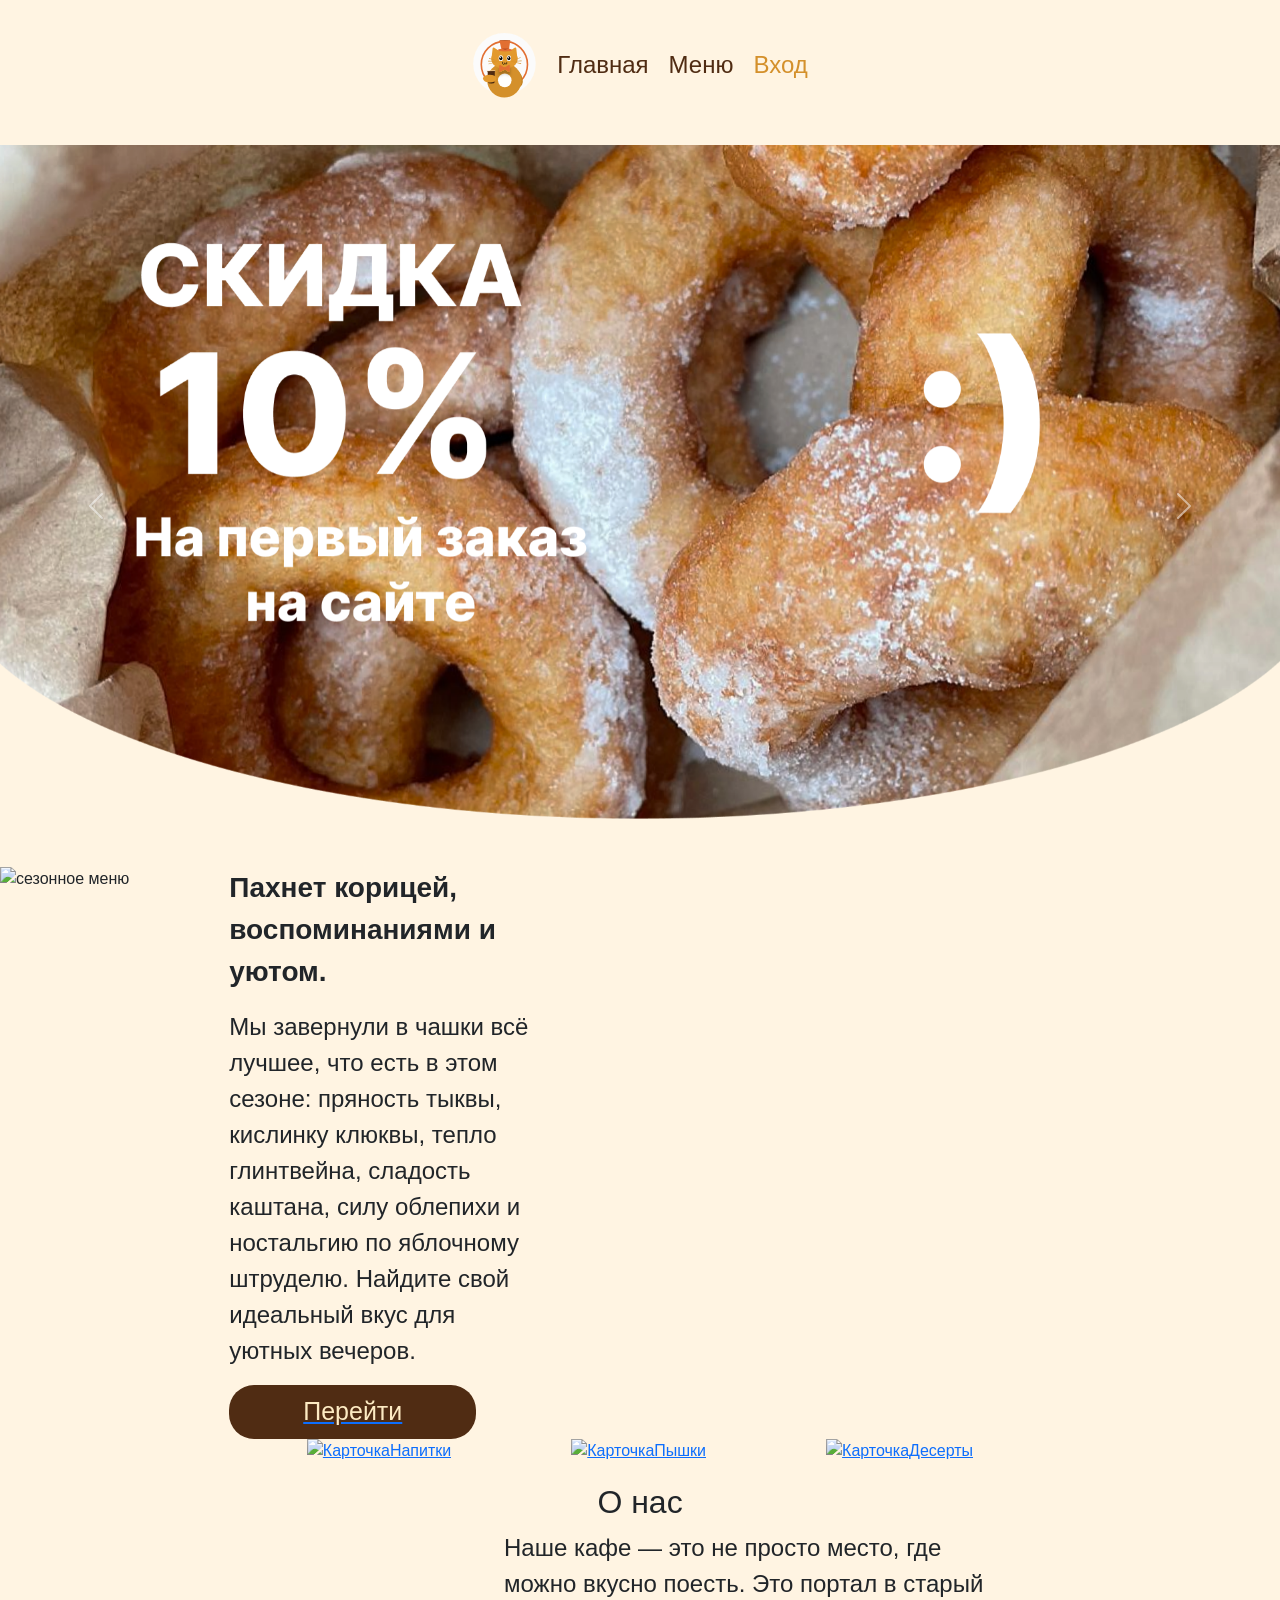
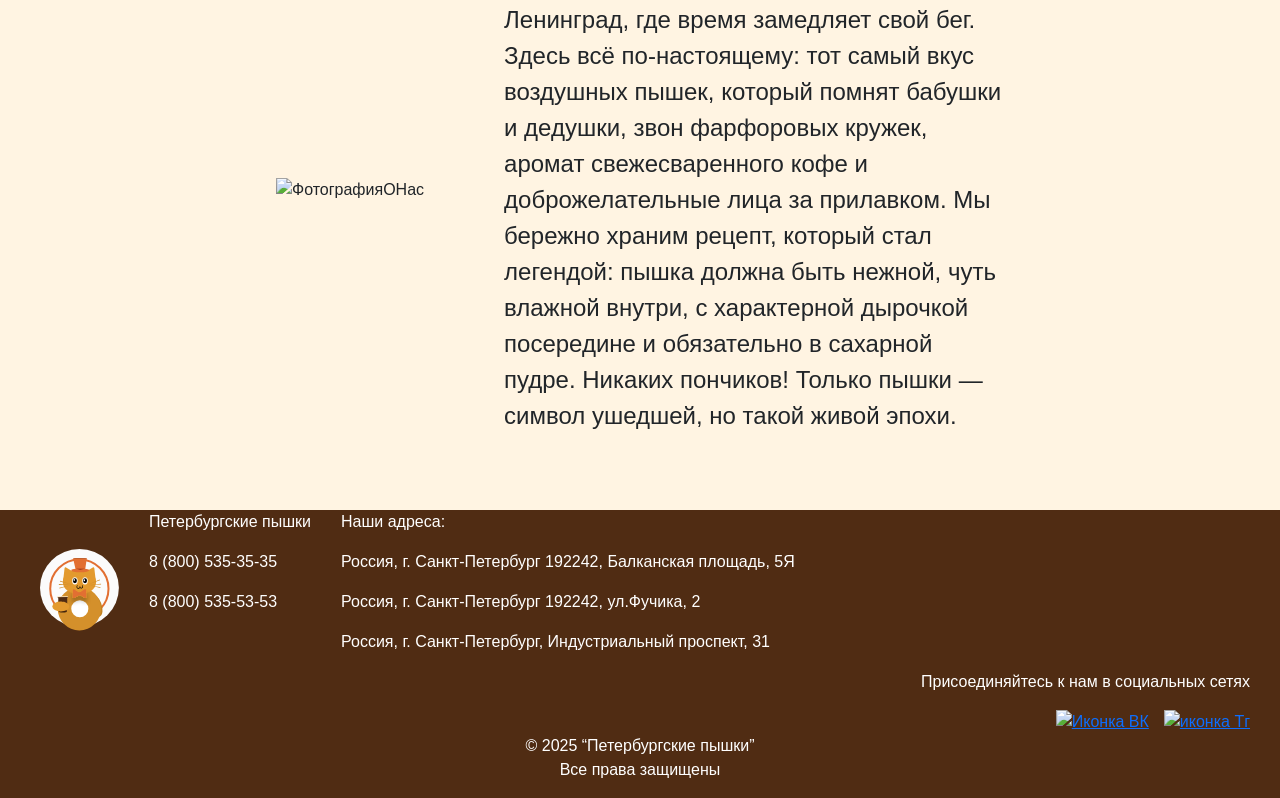
==== index.html @ 39a7d9be "1" ====
<!DOCTYPE html>
<html lang="en">

<head>
  <meta charset="UTF-8" />
  <meta name="viewport" content="width=device-width, initial-scale=1.0" />
  <title>Document</title>
  <link href="https://cdn.jsdelivr.net/npm/bootstrap@5.3.8/dist/css/bootstrap.min.css" rel="stylesheet"
    integrity="sha384-sRIl4kxILFvY47J16cr9ZwB07vP4J8+LH7qKQnuqkuIAvNWLzeN8tE5YBujZqJLB" crossorigin="anonymous">
  <link rel="stylesheet" href="web/css/style.css" />
</head>

<body>
  <header>
    <nav class="nav-main">
      <div class="nav-wrapper">

        <div class="nav-center">
          <ul class="nav-links">
            <li><img class="logotype" src="web/img/1.svg" alt="логотип" /></li>
            <li><a href="index.html" class="nav_link">Главная</a></li>
            <li><a href="menu.html" class="nav_link">Меню</a></li>
            <li><a href="auth.html" class="nav_link_active">Вход</a></li>
          </ul>
        </div>

        <button class="nav-toggle" aria-label="Открыть меню">
          <span class="hamburger"></span>
        </button>
      </div>
      </div>
    </nav>
  </header>
  <main>

    <div id="carouselExampleControls" class="carousel slide" data-bs-ride="carousel">
      <div class="carousel-inner">
        <div class="carousel-item active">
          <img src="/web/img/banner_one_img.png" class="d-block w-100" alt="...">
        </div>
        <div class="carousel-item">
          <img src="/web/img/banner_two_img.png" class="d-block w-100" alt="...">
        </div>

      </div>
      <button class="carousel-control-prev" type="button" data-bs-target="#carouselExampleControls"
        data-bs-slide="prev">
        <span class="carousel-control-prev-icon" aria-hidden="true"></span>
        <span class="visually-hidden">Предыдущий</span>
      </button>
      <button class="carousel-control-next" type="button" data-bs-target="#carouselExampleControls"
        data-bs-slide="next">
        <span class="carousel-control-next-icon" aria-hidden="true"></span>
        <span class="visually-hidden">Следующий</span>
      </button>
    </div>

    <div class="SpecialMenu">
      <div>
        <img src="Web/img/3.png" alt="сезонное меню" class="specialMenuImage" />
      </div>
      <div class="textSpecialMenu-container">
        <p class="textSpecialMenu1">
          Пахнет корицей,<br> воспоминаниями и уютом.
        </p>
        <p class="textSpecialMenu2">
          Мы завернули в чашки всё лучшее, что есть в этом сезоне: пряность
          тыквы, кислинку клюквы, тепло глинтвейна, сладость каштана, силу
          облепихи и ностальгию по яблочному штруделю. Найдите свой идеальный
          вкус для уютных вечеров.
        </p>
        <div class="inpSpMen">
          <a href="menu.html"><button class="specialMenuGet">Перейти</button></a>
        </div>
      </div>
    </div>

    <div>
      <div class="glavCartDrinks">
        <a href="menu.html"><img src="Web/img/4.svg" alt="КарточкаНапитки" class="drinksCart" /></a>
        <a href="menu.html"><img src="Web/img/5.svg" alt="КарточкаПышки" class="PushkaCart" /></a>
        <a href="menu.html"><img src="Web/img/6.svg" alt="КарточкаДесерты" class="DessertCart" /></a>
      </div>
    </div>

    <div class="aboutUs-container">
      <div class="headingAboutUs">
        <h2>О нас</h2>
      </div>

      <div class="internalAboutUs">
        <div class="meow-aboutUs">
          <img src="Web/img/7.svg" alt="ФотографияОНас" class="PhotoAboutUs" />
          <p class="textAboutUs">
            Наше кафе — это не просто место, где можно вкусно поесть. Это
            портал в старый Ленинград, где время замедляет свой бег. Здесь всё
            по-настоящему: тот самый вкус воздушных пышек, который помнят
            бабушки и дедушки, звон фарфоровых кружек, аромат свежесваренного
            кофе и доброжелательные лица за прилавком. Мы бережно храним
            рецепт, который стал легендой: пышка должна быть нежной, чуть
            влажной внутри, с характерной дырочкой посередине и обязательно в
            сахарной пудре. Никаких пончиков! Только пышки — символ ушедшей,
            но такой живой эпохи.
          </p>
        </div>
      </div>
    </div>
  </main>

  <footer>
    <div>
      <div class="footer_info">
        <div class="info_address">
          <img src="web/img/1.svg" alt="логотип" class="logoFooter" />
          <div class="namTel">
            <p class="nameOrg">Петербургские пышки</p>
            <p class="telNumber1">8 (800) 535-35-35</p>
            <p class="telNumber2">8 (800) 535-53-53</p>
          </div>
          <div class="addressMain">
            <p class="address">Наши адреса:</p>
            <p class="address1">
              Россия, г. Санкт-Петербург 192242, Балканская площадь, 5Я
            </p>
            <p class="address2">
              Россия, г. Санкт-Петербург 192242, ул.Фучика, 2
            </p>
            <p class="address3">
              Россия, г. Санкт-Петербург, Индустриальный проспект, 31
            </p>
          </div>
        </div>

        <div class="info_social_network">
          <p class="text_social_network">
            Присоединяйтесь к нам в социальных сетях
          </p>
        </div>
        <div class="icons">
          <a href="https://vk.com/"><img src="Web/img/vk.svg" alt="Иконка ВК" class="PhotoVK" /></a>
          <a href="https://web.telegram.org/a/"><img src="Web/img/tg.svg" alt="иконка Тг" class="PhotoTg" /></a>
        </div>
      </div>

      <div class="copyr_rights">
        <p class="copyra">© 2025 “Петербургские пышки”</p>
        <p class="rights_reserved">Все права защищены</p>
      </div>
    </div>
  </footer>
  <script src="https://cdn.jsdelivr.net/npm/bootstrap@5.3.8/dist/js/bootstrap.bundle.min.js"
    integrity="sha384-FKyoEForCGlyvwx9Hj09JcYn3nv7wiPVlz7YYwJrWVcXK/BmnVDxM+D2scQbITxI"
    crossorigin="anonymous"></script>
    <script src="web/js/java_script.js"></script>
</body>

</html>
---- web/css/style.css ----
@font-face {
    font-family: 'MyFont';
    src: url('/web/fonts/sf-pro-rounded.ttf') format("ttf");
}

body {
    background-color: #FFF4E2 !important;
    margin: 0 !important;
    font-family: 'MyFont', sans-serif !important;
}

header {
    background-color: #FFF4E2;
    position: relative;
    top: -10px;
    align-items: center;
}

.copyr_rights {
    display: flex;
    justify-content: center;
    flex-direction: column;
    align-items: center;
}

.info_social_network {
    display: flex;
    justify-content: right;
    padding-right: 30px;
}

.icons {
    display: flex;
    justify-content: right;
}

.photoBanner {
    display: flex;
    justify-content: center;
}

.glavCartDrinks {
    display: flex;
    flex-wrap: wrap;
    justify-content: center;
    margin-bottom: 20px;
}

.navMenu {
    display: flex;
    justify-content: center;
    align-items: center;
    flex-wrap: wrap;
    gap: 20px;
    padding-bottom: 15px;
    padding-top: 25px;
    background-color: #FFF4E2;
}

nav {
    display: flex;
    flex-grow: 1;
    justify-content: center;
    align-items: center;
    height: 86px;
    margin-top: 5px;

}

.nav_auth {
    display: flex;
    flex-grow: 1;
    justify-content: center;
    align-items: center;
    height: 86px;
    margin-top: 5px;
    margin-left: 137px;
}

.nav_link_active {
    color: #D4902B;
}

.center_header {
    display: flex;
    justify-content: center;
    align-items: center;
    flex-wrap: wrap;
    position: relative;
}

.right_header {
    display: flex;
    justify-content: end;
    align-items: center;
    gap: 20px;
    flex-wrap: wrap;

}


.copyra {
    margin: 0%;
}

.specialDrinkButton {
    color: #502c13;
    background-color: #ffff;
    border-radius: 25px;
    border: none;
    width: 234px;
    height: 46px;
    font-size: 20px;

    cursor: pointer;
}

.specialDrinkButton:hover {
    transition: background-color 0.3s;
    background-color: #502c13;
    color: #fdebc3;
    border: none;
}

.pushkiButton {
    color: #502c13;
    background-color: #ffff;
    border-radius: 25px;
    border: none;
    width: 169px;
    height: 46px;
    font-size: 20px;

    cursor: pointer;
}

.pushkiButton:hover {
    transition: background-color 0.3s;
    background-color: #502c13;
    color: #fdebc3;
    border: none;
}

.coffeButton {
    color: #502c13;
    background-color: #ffff;
    border-radius: 25px;
    border: none;
    width: 242px;
    height: 46px;
    font-size: 20px;

    cursor: pointer;
}

.coffeButton:hover {
    transition: background-color 0.3s;
    background-color: #502c13;
    color: #fdebc3;
    border: none;
}

.NO-coffeButton {
    color: #502c13;
    background-color: #ffff;
    border-radius: 25px;
    border: none;
    width: 150px;
    height: 46px;
    font-size: 20px;

    cursor: pointer;
}

.NO-coffeButton:hover {
    transition: background-color 0.3s;
    background-color: #502c13;
    color: #fdebc3;
    border: none;
}

.NiamButton {
    color: #502c13;
    background-color: #ffff;
    border-radius: 25px;
    border: none;
    width: 150px;
    height: 46px;
    font-size: 20px;

    cursor: pointer;
}

.NiamButton:hover {
    transition: background-color 0.3s;
    background-color: #502c13;
    color: #fdebc3;
    border: none;
}

.dessertsButton {
    color: #502c13;
    background-color: #ffff;
    border-radius: 25px;
    border: none;
    width: 169px;
    height: 46px;
    font-size: 20px;

    cursor: pointer;
}

.dessertsButton:hover {
    transition: background-color 0.3s;
    background-color: #502c13;
    color: #fdebc3;
    border: none;
}

.bakeryButton {
    color: #502c13;
    background-color: #ffff;
    border-radius: 25px;
    border: none;
    width: 165px;
    height: 46px;
    font-size: 20px;

    cursor: pointer;
}

.bakeryButton:hover {
    transition: background-color 0.3s;
    background-color: #502c13;
    color: #fdebc3;
    border: none;
}



.bakeryButton:active {
    background-color: #502c13;
    color: #fdebc3;
    border: none;
}






.SpecialMenu {
    display: flex;
    flex-wrap: wrap;
}

header {
    align-items: center;
    display: flex;
    justify-content: center;
    list-style: none;
    margin: 10px;
}

nav {
    display: flex;
    flex-direction: row;
    gap: 20px;
    font-size: 22px;
}

header>nav a {
    text-decoration: none;
    color: black;


}




.textBanner {
    position: absolute;
    font-weight: bold;
}

.textSpecialMenu-container {
    display: flex;
    flex-direction: column;
    justify-content: start;
    padding-left: 100px;
    width: 400px;

    /* align-items: center; */
}

.SpecialMenu-container {
    display: flex;
    align-items: center;
    justify-content: center;
    position: relative;
}

.textSpecialMenu1 {
    font-size: 28px;
    font-weight: bold;

}

.textSpecialMenu2 {
    font-size: 24px;
}


.specialMenuGet {
    background-color: #502c13;
    color: #fdebc3;
    border-radius: 25px;
    border: none;
    width: 247px;
    height: 54px;
    display: flex;
    justify-content: center;
    align-items: center;
    font-size: 25px;
    cursor: pointer;
    text-decoration: none;
}

.specialMenuGet:hover {
    transition: background-color 0.3s;
    background-color: #D4902B;
    color: #502c13;
    border: none;
}


.specialMenuGet:active {
    transition: background-color 0.3s;
    background-color: #D4902B;
    color: #502c13;
    border: none;
}



.drinksCart {
    width: 400px;
}

.drinksCart:nth-child(1):hover {
    transform: scale(1.1)
}

.PushkaCart {
    width: 400px;
}


.PushkaCart:nth-child(1):hover {
    transform: scale(1.1)
}

.DessertCart {
    width: 425px;
}


.DessertCart:nth-child(1):hover {
    transform: scale(1.1)
}


footer {
    padding: 0px;
    width: 100%;
    background-color: #502c13;
    color: #ffff;
}

.glavCartDrinks {
    display: flex;
    justify-content: center;
    gap: 120px;
}


.textAboutUs {
    font-size: 24px;
    width: 500px;

}

.headingAboutUs {
    display: flex;
    justify-content: center;
    font-size: 30px;
}

.internalAboutUs {
    display: flex;
    justify-content: center;
    gap: 20px;
    flex-direction: row;
    align-items: center;
}

.meow-aboutUs {
    display: flex;
    justify-content: center;
    align-items: center;
    flex-wrap: wrap;
    gap: 80px;
    padding-bottom: 60px;
}





/* ========== АДАПТИВ ДЛЯ НОУТБУКА (1200px - 992px) ========== */
@media (max-width: 1200px) and (min-width: 993px) {
    .SpecialMenu {
        gap: 30px;
        padding: 50px 30px;
    }
    
    .textSpecialMenu-container {
        padding-left: 80px;
        width: 350px;
    }
    
    .textSpecialMenu1 {
        font-size: 26px;
    }
    
    .textSpecialMenu2 {
        font-size: 22px;
    }
    
    .drinksCart,
    .PushkaCart {
        width: 350px;
    }
    
    .DessertCart {
        width: 370px;
    }
    
    .glavCartDrinks {
        gap: 80px;
        padding: 50px 30px;
    }
    
    .textAboutUs {
        font-size: 22px;
        width: 450px;
    }
    
    .meow-aboutUs {
        gap: 60px;
    }
}

/* ========== АДАПТИВ ДЛЯ ПЛАНШЕТА (992px - 768px) ========== */
@media (max-width: 992px) and (min-width: 769px) {
    .SpecialMenu {
        flex-direction: column;
        gap: 40px;
        padding: 40px 30px;
    }
    
    .textSpecialMenu-container {
        padding-left: 0;
        width: 100%;
        max-width: 600px;
        text-align: center;
        align-items: center;
    }
    
    .textSpecialMenu1 {
        font-size: 24px;
        text-align: center;
    }
    
    .textSpecialMenu2 {
        font-size: 20px;
        text-align: center;
    }
    
    .specialMenuGet {
        width: 220px;
        height: 50px;
        font-size: 22px;
    }
    
    .drinksCart,
    .PushkaCart {
        width: 280px;
    }
    
    .DessertCart {
        width: 300px;
    }
    
    .glavCartDrinks {
        gap: 50px;
        padding: 40px 20px;
        flex-wrap: wrap;
    }
    
    .textAboutUs {
        font-size: 20px;
        width: 400px;
        text-align: center;
    }
    
    .meow-aboutUs {
        gap: 40px;
        flex-direction: column;
        text-align: center;
    }
    
    .headingAboutUs {
        font-size: 28px;
        padding: 30px 0;
    }
    
   
}

/* ========== АДАПТИВ ДЛЯ МОБИЛЬНОЙ ВЕРТИКАЛЬНОЙ (до 768px) ========== */
@media (max-width: 768px) {
    .SpecialMenu {
        flex-direction: column;
        gap: 30px;
        padding: 30px 20px;
    }
    
    .specialMenuImage {
        width: 100%;
        max-width: 500px;
        height: auto;
    }
    
    .textSpecialMenu-container {
        padding-left: 0;
        width: 100%;
        text-align: center;
        align-items: center;
    }
    
    .textSpecialMenu1 {
        font-size: 22px;
        text-align: center;
        margin-bottom: 15px;
    }
    
    .textSpecialMenu2 {
        font-size: 18px;
        text-align: center;
        margin-bottom: 20px;
    }
    
    .specialMenuGet {
        width: 200px;
        height: 45px;
        font-size: 20px;
    }
    
    .drinksCart,
    .PushkaCart {
        width: 250px;
    }
    
    .DessertCart {
        width: 270px;
    }
    
    .glavCartDrinks {
        flex-direction: column;
        gap: 30px;
        padding: 30px 20px;
        align-items: center;
    }
    
    .textAboutUs {
        font-size: 18px;
        width: 100%;
        max-width: 500px;
        text-align: center;
        padding: 0 15px;
    }
    
    .meow-aboutUs {
        gap: 30px;
        flex-direction: column;
        text-align: center;
        padding-bottom: 40px;
    }
    
    .PhotoAboutUs {
        width: 90%;
        max-width: 400px;
    }
    
    .headingAboutUs {
        font-size: 26px;
        padding: 25px 0;
    }
    
   
}

/* ========== АДАПТИВ ДЛЯ МАЛЕНЬКИХ ТЕЛЕФОНОВ (до 480px) ========== */
@media (max-width: 480px) {
    .SpecialMenu {
        padding: 20px 15px;
        gap: 20px;
    }
    
    .textSpecialMenu1 {
        font-size: 20px;
    }
    
    .textSpecialMenu2 {
        font-size: 16px;
    }
    
    .specialMenuGet {
        width: 180px;
        height: 40px;
        font-size: 18px;
    }
    
    .drinksCart,
    .PushkaCart {
        width: 200px;
    }
    
    .DessertCart {
        width: 220px;
    }
    
    .glavCartDrinks {
        padding: 20px 15px;
        gap: 20px;
    }
    
    .textAboutUs {
        font-size: 16px;
        padding: 0 10px;
    }
    
    .headingAboutUs {
        font-size: 24px;
        padding: 20px 0;
    }
    
    .meow-aboutUs {
        gap: 20px;
        padding-bottom: 30px;
    }
    
   
}

/* ========== АДАПТИВ ДЛЯ ОЧЕНЬ МАЛЕНЬКИХ ТЕЛЕФОНОВ (до 360px) ========== */
@media (max-width: 360px) {
    .textSpecialMenu1 {
        font-size: 18px;
    }
    
    .textSpecialMenu2 {
        font-size: 15px;
    }
    
    .specialMenuGet {
        width: 160px;
        height: 38px;
        font-size: 16px;
    }
    
    .drinksCart,
    .PushkaCart {
        width: 170px;
    }
    
    .DessertCart {
        width: 190px;
    }
    
    .textAboutUs {
        font-size: 15px;
    }
    
    .headingAboutUs {
        font-size: 22px;
    }
}

/* Плавные переходы при наведении для всех устройств */
.drinksCart,
.PushkaCart,
.DessertCart {
    transition: transform 0.3s ease;
}

/* Убираем hover-эффекты на touch-устройствах */
@media (hover: none) and (pointer: coarse) {
    .drinksCart:hover,
    .PushkaCart:hover,
    .DessertCart:hover,
    .specialMenuGet:hover {
        transform: none;
        background-color: #502c13;
        color: #fdebc3;
    }
    
    .specialMenuGet:active {
        background-color: #D4902B;
        color: #502c13;
    }
}









.info_address {
    padding-left: 40px;
    display: flex;
    flex-direction: row;
    gap: 30px;

}

.icons {
    gap: 15px;
    padding-right: 30px;
}




.MenuSpecCard {
    /* display: grid;
    grid-template-columns: repeat(auto-fill, minmax(300px,1fr));
    max-width: 1446px;
    margin: 0 auto;
   padding: 0 auto; */


    display: grid;
    grid-template-columns: repeat(auto-fit, minmax(300px, 300px));
    max-width: 1446px;
    margin: 0 auto;
    padding: 0 auto;
    justify-content: center;
    gap: 80px;

}


.nameMenu {
    /* display: flex;
    margin-left: 250px;
    font-size: 36px;
    font-weight: lighter;
    position: relative;
    justify-content: start; */

    display: flex;
    margin: 0 auto;
    max-width: 1446px;

    padding: 10px;
    font-size: 36px;
    font-weight: lighter;
    position: relative;
    justify-content: start;
}

.CapychChestnut-Chock-card {
    width: 289px;
    height: 390px;
    background-color: #FDE8C3;
    border-radius: 50px;
    /* margin-left: 250px; */
    margin-bottom: 10px;
}

.CapychPrPumpking-card {
    width: 289px;
    height: 390px;
    background-color: #FDE8C3;
    border-radius: 50px;
    margin-bottom: 10px;

}

.CapChestChCaImg {
    display: flex;
    width: 215px;
    height: 250px;
    margin-left: 35px;
    margin-bottom: 10px;
    align-items: center;
    justify-content: center;
}

.CCCC-card-name {
    display: flex;
    justify-content: center;
    margin-left: 30.5px;
    font-size: 16px;
    font-weight: lighter;
    position: relative;
    border-style: solid;
    border-top: none;
    border-right: none;
    border-left: none;
    border-width: 1px;
    width: 228px;

}

.size-m {
    display: flex;
    border-radius: 100px;
    width: 34px;
    height: 34px;
    justify-content: center;
    align-items: top;
    margin-left: 25px;
    margin-top: 15px;
    border: none;
    background-color: #ffff;
    color: #502c13;
    font-size: 20px;

}

.size-m:hover {
    transition: background-color 0.3s;
    background-color: #502c13;
    color: #FDE8C3;
    border: none;
    cursor: pointer;

}


.PhotoVK {
    cursor: pointer;
}

.PhotoTg {
    cursor: pointer;
}

.price-cccc {
    display: flex;
    position: relative;
    left: 210px;
    bottom: 50px;
    font-size: 20px;
    font-weight: 400;
    width: 82px;
}

.inputCCCC {
    display: flex;
    justify-content: center;
    position: relative;
    bottom: 45px;
}

.backetBut {
    border-radius: 20px;
    width: 150px;
    height: 35px;
    border: none;
    background-color: #ffff;
    color: #502c13;
    font-size: 16px;
    font-weight: lighter;
    margin-top: 5px;
}

.backetBut:hover {
    transition: background-color 0.3s;
    border: none;
    background-color: #502c13;
    color: #FDE8C3;
    cursor: pointer;

}

.CapPrPumpkImg {
    display: flex;
    width: 120px;
    height: 250px;
    margin-left: 80px;
    margin-bottom: 10px;
    align-items: center;
    justify-content: center;


}

.latteCl-van-card {
    width: 289px;
    height: 390px;
    background-color: #FDE8C3;
    border-radius: 50px;

    margin-bottom: 10px;
}

.latteClVanImg {
    display: flex;
    width: 120px;
    height: 250px;
    margin-left: 80px;
    margin-bottom: 10px;
    align-items: center;
    justify-content: center;


}

.TeaObImb-Img {
    display: flex;
    width: 120px;
    height: 250px;
    margin-left: 85px;
    margin-bottom: 10px;
    align-items: center;
    justify-content: center;

}

.TeaObImb-card {
    width: 289px;
    height: 390px;
    background-color: #FDE8C3;
    border-radius: 50px;

    margin-bottom: 10px;
}


.PushkaPCard {
    width: 289px;
    height: 390px;
    background-color: #FDE8C3;
    border-radius: 50px;

    margin-bottom: 10px;
}

.PushkaPImg {
    display: flex;
    width: 180px;
    height: 166px;
    position: relative;
    left: 54.5px;
    top: 80px;
    margin-bottom: 10px;
    align-items: center;
    justify-content: center;

}

.price-food {
    display: flex;
    position: relative;
    left: 210px;
    bottom: 50px;
    font-size: 20px;
    font-weight: 400;
    width: 82px;
    top: 1px;
}

.Food-card-name {
    display: flex;
    justify-content: center;
    margin-left: 25px;
    font-size: 16px;
    font-weight: lighter;
    position: relative;
    border-style: solid;
    border-top: none;
    border-right: none;
    border-left: none;
    border-width: 1px;
    width: 228px;

}

.Push-card-info {
    position: relative;
    top: 85px;



}

.inputPushk {

    display: flex;
    justify-content: center;
    position: relative;
    bottom: 15px;
}

.PushkaPImgNo {
    display: flex;
    width: 220px;
    height: 166px;
    position: relative;
    left: 34.5px;
    top: 80px;
    margin-bottom: 10px;
    align-items: center;
    justify-content: center;

}

.size-s {
    display: flex;
    border-radius: 100px;
    width: 34px;
    height: 34px;
    justify-content: center;
    align-items: top;
    margin-left: 25px;
    margin-top: 15px;
    border: none;
    background-color: #ffff;
    color: #502c13;
    font-size: 20px;


}

.size-s:hover {
    transition: background-color 0.3s;
    background-color: #502c13;
    color: #FDE8C3;
    border: none;
    cursor: pointer;

}


.size-sm {
    display: flex;
    border-radius: 100px;
    width: 34px;
    height: 34px;
    justify-content: center;
    align-items: top;
    margin-left: 5px;
    margin-top: 15px;
    border: none;
    background-color: #ffff;
    color: #502c13;
    font-size: 20px;


}

.size-sm:hover {
    transition: background-color 0.3s;
    background-color: #502c13;
    color: #FDE8C3;
    border: none;
    cursor: pointer;

}

.cnopcSize {
    display: flex;
    height: 34px;
    flex-direction: row;
    position: relative;
    bottom: 15px;

}

.EspressoImg {
    display: flex;
    width: 110px;
    height: 250px;
    margin-left: 89.5px;
    margin-bottom: 10px;
    align-items: center;
    justify-content: center;
}

.americanoImg {
    display: flex;
    width: 130px;
    height: 250px;
    margin-left: 79.5px;
    margin-bottom: 10px;
    align-items: center;
    justify-content: center;
}

.CapuchImg {
    display: flex;
    width: 140px;
    height: 250px;
    margin-left: 74.5px;
    margin-bottom: 10px;
    align-items: center;
    justify-content: center;
}

.rafImg {
    display: flex;
    width: 125px;
    height: 250px;
    margin-left: 82px;
    margin-bottom: 10px;
    align-items: center;
    justify-content: center;

}

.FlatImg {
    display: flex;
    width: 140px;
    height: 250px;
    margin-left: 74.5px;
    margin-bottom: 10px;
    align-items: center;
    justify-content: center;


}

.LatteImg {
    display: flex;
    width: 126px;
    height: 250px;
    margin-left: 82.5px;
    margin-bottom: 10px;
    align-items: center;
    justify-content: center;

}



.body_auth {
    background-image: url("../img/fonAuth.svg");
    margin: 0;
}






.help {
    display: flex;
    justify-content: center;

    margin-top: 137.5px;
    margin-bottom: 219.5px;
    flex-wrap: wrap;
}

.card_auth {
    position: relative;
    width: 459px;
    height: 585px;
    background-color: #ffff;
    border-color: #CF8D2B;
    border-style: solid;
    border-radius: 40px;


}


.txt_name_auth {
    display: flex;
    justify-content: center;
    margin-top: 25px;
}


.name_authReg {
    font-size: 40px;
    font-weight: bolder;
}

.input_login {
    width: 310px;
    height: 51px;
    border-style: solid;
    border-width: 1.5px;
    border-radius: 25px;
    border-color: #D4902B;
    margin-top: 6px;
    font-size: 20px;
    box-sizing: border-box;
    padding-left: 15px;
}

.field_login {
    display: flex;
    justify-content: center;
    position: relative;
    top: 20px;
}





.input_password {
    width: 310px;
    height: 51px;
    border-style: solid;
    border-width: 1.5px;
    border-radius: 25px;
    border-color: #D4902B;
    margin-top: 6px;
    font-size: 20px;
    position: relative;
    box-sizing: border-box;
    padding-left: 15px;
    box-shadow: none !important;

}

.name_field {
    font-size: 20px;
    font-weight: 500;
}


.password_control {
    position: absolute;
    top: 11px;
    width: 42px;
    height: 42px;
    right: 5px;
    display: inline-block;

    background: url(/web/img/hide-pushka.svg) 0 0 no-repeat;
}

.password_main {
    position: relative;
}

.enter_checkbox {
    position: relative;
}

.checkbox_re {
    position: relative;
    top: 40px;
    left: 65px;
    font-size: 17px;
}

.forgotPa {
    position: relative;
    top: 20px;
    display: flex;
    justify-content: right;
    /* right: 80px; */
    left: 250px;
    font-size: 17px;
    color: #898989;
    width: 132px;
    height: auto;
}

.enter_but {
    position: relative;
    display: flex;
    justify-content: center;
    top: 80px;

}

.enter_button {
    width: 179px;
    height: 56px;
    border-radius: 15px;
    border: none;
    font-size: 30px;
    color: #ffff;
    font-weight: lighter;
    background-image: linear-gradient(to right, #FDDD85, #D4902B);
    cursor: pointer;

}

.enter_button:hover {
    background-image: linear-gradient(to right, #f7c849, #ce7d04);
}

.of_register {
    position: relative;
    display: flex;
    justify-content: center;
    top: 85px;
    font-size: 18px;

}

.field_RegAuth {
    display: flex;
    justify-content: center;
    position: relative;
    top: 20px;

}

@media (max-height: 48px) {
        
        
        .card_auth {
           width: 320px;
        height: 480px;
        border-width: 1.5px;
        }
    }


    
.card_register {
    position: relative;
    width: 479px;
    height: 688px;
    background-color: #ffff;
    border-color: #CF8D2B;
    border-style: solid;
    border-radius: 40px;

}


.reg_button {
    width: 239px;
    height: 56px;
    border-radius: 15px;
    border: none;
    font-size: 30px;
    color: #ffff;
    font-weight: lighter;
    background-image: linear-gradient(to right, #FDDD85, #D4902B);
    cursor: pointer;
}

.reg_button:hover {
    background-image: linear-gradient(to right, #f7c849, #ce7d04);
}

.register_button {
    position: relative;
    display: flex;
    justify-content: center;
    top: 60px;

}

.of_registerS {
    position: relative;
    display: flex;
    justify-content: center;
    top: 65px;
    font-size: 18px;

}

.checkbox_register {
    position: relative;
    top: 30px;
    left: 75px;
    font-size: 17px;
}


.checbox-forgotPassword {
    height: 20px;
}

.go_reg {
    margin-left: 7px;
}

html {
    scroll-behavior: smooth;
}

.input_login.valid {
    background-color: green;
    border: 2px solid #4CAF50;
}

.input_login.invalid {
    background-color: red;
    border: 2px solid #4CAF50;
}

.error-message {
    color: #F44336;
    font-size: 14px;
    margin-top: 5px;
    min-height: 14px;
}

.output {
    background-color: #502c13;
    color: #fdebc3;
    border-radius: 30px;
    border: none;
    width: 216px !important;
    height: 45px;
    display: flex;
    justify-content: center;
    align-items: center;
    font-size: 20px;
    cursor: pointer;

}

.output:hover {
    transition: background-color 0.3s;
    background-color: #D4902B;
    color: #502c13;
    border: none;
}


@media (max-height: 48px) {
        
        
        .card_register {
           width: 320px;
        height: 480px;
        border-width: 1.5px;
        }
    }




.container {
    max-width: 1300px;
    margin: 0 auto;
}

.bottom_output {
    position: relative;
    width: 203px;
    height: 34px;
    display: flex;

}


.cards-layout {
    display: flex;
    gap: 30px;
    flex-wrap: wrap;
}


.card-left {
    width: 505px;
    height: 770px;
    background: #FDE8C3;
    border-radius: 30px;



    margin-bottom: 40px;
    font-size: 18px;
    flex-wrap: wrap;
}


.right-column {
    display: flex;
    flex-direction: column;
    gap: 30px;
    flex-wrap: wrap;
}


.card-right {
    width: 714px;
    height: 370px;
    background-image: linear-gradient(to right, #FDE8C3, #D4902B);
    border-radius: 30px;
    display: flex;


    font-size: 18px;
    flex-wrap: wrap;
}

.card-right_two {
    width: 714px;
    height: 370px;
    background-image: linear-gradient(to right, #FDE8C3, #D4902B);
    border-radius: 30px;
    flex-wrap: wrap;
}




.card-left,
.card-right {
    position: relative;
}



.bottom_output {
    position: relative;
    bottom: 30px;
    left: 151px;
    right: 0;
    display: flex;
    justify-content: center;
    top: 20px;

}

.avatar {
    width: 320px;
    height: 232px;
    display: flex;
    justify-content: center;

}


.pushka_avatar {
    position: relative;
    top: 30px;

}

.palka_razdel {
    display: flex;
    justify-content: center;
    position: relative;
    right: 30px;
    top: 60px;

}

/* */

.info_login_user {
    font-size: 24px;
    font-weight: 400;
    position: relative;
    left: 50px;
    margin-bottom: 6px;
}

.info_name_user {
    font-size: 17px;
    position: relative;
    left: 50px;

}

.info_nomber_user {
    font-size: 17px;
    position: relative;
    left: 80px;
}

.info_discount_user {
    font-size: 17px;
    position: relative;
    left: 50px;
    margin-top: 6px;
}

.info_order_user {
    width: 428px;
    position: relative;
    left: 50px;
}

.order_user {
    font-size: 32px;
    font-weight: lighter;
}

.number_of_orders {
    font-size: 32px;
    font-weight: lighter;
    position: relative;
    padding-left: 150px;


}

.amount_of_ransom {
    position: relative;
    top: 20px;
    font-size: 32px;
    font-weight: lighter;
}

.amount_of_money {
    font-size: 32px;
    font-weight: lighter;
    position: relative;
    padding-left: 50px;
    top: 20px;
}

.info_loalty {
    padding-top: 60px;
    position: relative;
    left: 50px;
    font-size: 14px;
    width: 400px;
}


.two_card_info {
    position: relative;
    left: 30px;
    top: 10px;
}

.three_card_info {
    position: relative;
    left: 30px;
    top: 10px;

}

.activity_order {
    font-size: 24px;
    font-weight: lighter;
    color: #502C13;
    margin-bottom: 10px;
    position: relative;
    top: 6px;
    left: 7px;
}

.activity_razdelit {
    position: relative;
    bottom: 10px;

}


.closed_order {
    font-size: 24px;
    font-weight: lighter;
    color: #502C13;
    position: relative;
    top: 6px;
    left: 7px;
}


.activity_razdelit_two {
    position: relative;
    bottom: 20px;

}

.order_03 {
    width: 666px;
    height: 121px;
    background-color: rgba(255, 255, 255, 0.7);
    border-radius: 20px;
    display: flex;
    flex-direction: row;
    cursor: pointer;
}





.order_02 {
    width: 666px;
    height: 121px;
    background-color: rgba(255, 255, 255, 0.7);
    border-radius: 20px;
    display: flex;
    flex-direction: row;
    cursor: pointer;
}

.order_01 {
    width: 666px;
    height: 121px;
    background-color: rgba(255, 255, 255, 0.7);
    border-radius: 20px;
    margin-bottom: 10px;
    display: flex;
    flex-direction: row;
    cursor: pointer;
}

.position_order_03 {
    display: flex;
    position: relative;
    top: 13.5px;
    gap: 10px;
    padding-left: 10px;
    width: 86;
    height: 94px;
}



.order_03:nth-child(1):hover {
    transform: scale(1.02)
}

.order_02:nth-child(2):hover {
    transform: scale(1.02);
}

.order_01:nth-child(1):hover {
    transform: scale(1.02);
}

.text_order_numberOr {
    display: flex;
    justify-content: end;
    position: relative;
    left: 290px;
    font-size: 16px;
    font-weight: lighter;
    margin-bottom: 1px;
}

.text_order_dateOr {
    display: flex;
    justify-content: end;
    position: relative;
    left: 290px;
    font-size: 11px;
    color: #898989;
    margin-top: 1px;
}

.text_order_priceOr {
    display: flex;
    justify-content: end;
    position: relative;
    left: 290px;
    font-size: 18px;
    top: 28px;
    font-weight: lighter;

}

.text_order_numberOr2 {
    display: flex;
    justify-content: end;
    position: relative;
    left: 380px;
    font-size: 16px;
    font-weight: lighter;
    margin-bottom: 1px;
}

.text_order_dateOr2 {
    display: flex;
    justify-content: end;
    position: relative;
    left: 380px;
    font-size: 11px;
    color: #898989;
    margin-top: 1px;
}

.text_order_priceOr2 {
    display: flex;
    justify-content: end;
    position: relative;
    left: 380px;
    font-size: 18px;
    top: 28px;
    font-weight: lighter;

}

.name_basket {
    width: 1920px;
    height: 92px;
    background-color: #FDE8C3;
    display: flex;
    align-items: center;

}

.basket_n {
    font-size: 36px;
    font-weight: 600px;
    display: flex;
    padding-left: 110px;
}


/* .basket_card{
    width: 820px;
    height: 513px;
    background-color: rgba(255, 255, 255, 0.5);
} */

.container2 {

    display: flex;
    gap: 30px;
    justify-content: center;
    margin-top: 70px;
}


.card-left2 {
    width: 820px;
    height: 513px;
    background-color: white;
    border-radius: 15px;

}


.card-right2 {
    width: 358px;
    height: 461px;
    background-color: white;
    border-radius: 15px;

}

.button-container {
    width: 100%;
    display: flex;
    justify-content: right;
    padding-right: 90px;
    position: relative;
    bottom: 20px;
    padding-bottom: 120px;

}

.main-button {
    width: 200px;
    height: 50px;
    background-color: #502C13;
    background: #502C13;
    border-radius: 25px;
    border-bottom: #502C13;
    border: #502c13;
    color: #966e17;
    font-size: 24px;
    font-weight: lighter;
    border: none;
    border-radius: 30px;
    font-size: 16px;
    cursor: pointer;
}

.main-button:hover {
    transition: background-color 0.3s;
    background-color: #D4902B;
    color: #502C13;
    border: none;
    cursor: pointer;
}






      
      /* Шапка */
     
      /* Основное содержимое */
      /* main {
        flex: 1;
        padding: 30px 0 60px;
        max-width: 1200px;
        margin: 0 auto;
        width: 100%;
      } */
      
      .name_basket {
        text-align: center;
        margin-bottom: 40px;
      }
      
      .basket_n {
        font-size: 36px;
        font-weight: 700;
        color: var(--dark-color);
        position: relative;
        display: inline-block;
      }
      
      .basket_n:after {
        content: '';
        position: absolute;
        width: 100%;
        height: 4px;
        background-color: var(--secondary-color);
        bottom: -10px;
        left: 0;
        border-radius: 2px;
      }
      
      /* Контейнер корзины */
      .basket-container {
        display: flex;
        flex-wrap: wrap;
        gap: 30px;
        margin-bottom: 40px;
      }
      
      .basket-items {
        flex: 1;
        min-width: 300px;
      }
      
      .order-summary {
        width: 100%;
        max-width: 400px;
        background-color: white;
        border-radius: 15px;
        padding: 25px;
        box-shadow: 0 5px 15px rgba(0, 0, 0, 0.08);
      }
      
      .cart-item {
        background-color: white;
        border-radius: 15px;
        padding: 20px;
        margin-bottom: 20px;
        box-shadow: 0 3px 10px rgba(0, 0, 0, 0.05);
        display: flex;
        flex-wrap: wrap;
        align-items: center;
      }
      
      .item-image {
        width: 100px;
        height: 100px;
        border-radius: 10px;
        object-fit: cover;
        margin-right: 20px;
      }
      
      .item-details {
        flex: 1;
        min-width: 200px;
      }
      
      .item-title {
        font-weight: 600;
        font-size: 20px;
        margin-bottom: 5px;
        color: var(--dark-color);
      }
      
      .item-description {
        color: #666;
        margin-bottom: 8px;
        font-size: 14px;
      }
      
      .item-size {
        display: inline-block;
        background-color: var(--light-color);
        padding: 3px 10px;
        border-radius: 20px;
        font-size: 14px;
        color: var(--dark-color);
        margin-bottom: 10px;
      }
      
      .item-controls {
        display: flex;
        align-items: center;
        justify-content: space-between;
        margin-top: 10px;
      }
      
      .quantity-control {
        display: flex;
        align-items: center;
        border: 1px solid #ddd;
        border-radius: 25px;
        overflow: hidden;
      }
      
      .quantity-btn {
        background-color: #f8f8f8;
        border: none;
        width: 40px;
        height: 40px;
        font-size: 18px;
        cursor: pointer;
        transition: background-color 0.2s;
      }
      
      .quantity-btn:hover {
        background-color: #eee;
      }
      
      .quantity-value {
        width: 50px;
        text-align: center;
        font-weight: 600;
      }
      
      .item-price {
        font-weight: 700;
        font-size: 22px;
        color: var(--primary-color);
      }
      
      .item-remove {
        background: none;
        border: none;
        color: #999;
        cursor: pointer;
        font-size: 14px;
        transition: color 0.2s;
      }
      
      .item-remove:hover {
        color: #ff5555;
      }
      
      /* Секция итогов */
      .summary-title {
        font-size: 24px;
        font-weight: 700;
        color: var(--dark-color);
        margin-bottom: 25px;
        text-align: center;
      }
      
      .summary-row {
        display: flex;
        justify-content: space-between;
        margin-bottom: 15px;
        padding-bottom: 10px;
        border-bottom: 1px dashed #eee;
      }
      
      .summary-total {
        font-size: 26px;
        font-weight: 800;
        color: var(--primary-color);
        margin-top: 10px;
        padding-top: 15px;
        border-top: 2px solid var(--accent-color);
      }
      
      .delivery-section, .payment-section {
        margin-top: 25px;
      }
      
      .section-title {
        font-size: 18px;
        font-weight: 600;
        margin-bottom: 15px;
        color: var(--dark-color);
      }
      
      .delivery-option {
        display: flex;
        align-items: center;
        margin-bottom: 10px;
        padding: 10px 15px;
        border-radius: 10px;
        cursor: pointer;
        transition: background-color 0.2s;
      }
      
      .delivery-option:hover {
        background-color: #f9f9f9;
      }
      
      .delivery-option.active {
        background-color: var(--light-color);
        border: 1px solid var(--accent-color);
      }
      
      .delivery-icon {
        margin-right: 10px;
        color: var(--primary-color);
        font-size: 18px;
      }
      
      .address-input {
        width: 100%;
        padding: 12px 15px;
        border: 1px solid #ddd;
        border-radius: 10px;
        margin-top: 10px;
        font-size: 16px;
      }
      
      .payment-options {
        display: flex;
        flex-wrap: wrap;
        gap: 10px;
      }
      
      .payment-option {
        flex: 1;
        min-width: 120px;
        text-align: center;
        padding: 12px;
        border: 1px solid #ddd;
        border-radius: 10px;
        cursor: pointer;
        transition: all 0.2s;
      }
      
      .payment-option:hover {
        border-color: var(--accent-color);
      }
      
      .payment-option.active {
        border-color: var(--primary-color);
        background-color: var(--light-color);
      }
      
      .payment-icon {
        font-size: 24px;
        margin-bottom: 8px;
        color: var(--primary-color);
      }
      
     
      
      .main-button {
        background-color: var(--primary-color);
        color: #502C13;
        border: none;
        padding: 18px 60px;
        font-size: 20px;
        font-weight: 700;
        border-radius: 50px;
        cursor: pointer;
        transition: all 0.3s;
      
      }
      
      .main-button:hover {
        background-color: var(--dark-color);
        transform: translateY(-3px);
        
      }
      
      .main-button:active {
        transform: translateY(0);
      }
      
      /* Футер */
      
      
      /* Адаптивность */
      @media (max-width: 992px) {
        .basket-container {
          flex-direction: column;
        }
        
        .order-summary {
          max-width: 100%;
        }
        
        .info_address {
          flex-direction: column;
        }
        
        .logoFooter {
            margin-top: 45px;
          margin-bottom: 20px;
          width: 69px;
          height: 69px;
        }
        
        .namTel {
          margin-right: 0;
          margin-bottom: 25px;
        }
      }
      
      @media (max-width: 768px) {
        .navbar-custom {
          flex-wrap: wrap;
        }
        
        .nav_auth {
          order: 3;
          width: 100%;
          justify-content: center;
          margin-top: 15px;
        }
        
        .right_header {
          order: 2;
        }
        
        .cart-item {
          flex-direction: column;
          align-items: flex-start;
        }
        
        .item-image {
          margin-right: 0;
          margin-bottom: 15px;
        }
        
        .item-controls {
          width: 100%;
        }
        
        .copyr_rights {
          flex-direction: column;
          text-align: center;
          gap: 10px;
        }
      }
      
      @media (max-width: 576px) {
        .basket_n {
          font-size: 28px;
        }
        
        .item-title {
          font-size: 18px;
        }
        
        .main-button {
          width: 100%;
          padding: 16px 30px;
        }
        
        .payment-options {
          flex-direction: column;
        }
      }

















       .quantity-counter {
        display: flex;
        align-items: center;
        justify-content: center;
        gap: 8px;
        margin-top: 8px;
    }
    
    .counter-btn {
        width: 30px;
        height: 30px;
        border-radius: 50%;
        border: 2px solid #502C13;
        background-color: transparent;
        color: #502C13;
        font-size: 18px;
        font-weight: bold;
        display: flex;
        align-items: center;
        justify-content: center;
        cursor: pointer;
        transition: all 0.2s;
        padding: 0;
    }
    
    .counter-btn:hover {
        background-color: #FDE8C3;
        color: #CF8D2B;
    }
    
    .counter-value {
        font-size: 16px;
        font-weight: bold;
        min-width: 30px;
        text-align: center;
    }
    
    /* Стили для активного размера */
    .size-btn.active {
        background-color: #502c13;
        color: white;
        border-color: #dc3545;
    }
    
    .size-btn {
        cursor: pointer;
        transition: all 0.2s;
        background-color: transparent;
    }
    
    .size-btn:hover:not(.active) {
        background-color: #f8f9fa;
        border-color: #adb5bd;
    }
    
    /* Анимация для кнопки */
    @keyframes pulse {
        0% { transform: scale(1); }
        50% { transform: scale(1.05); }
        100% { transform: scale(1); }
    }
    
    .added-animation {
        animation: pulse 0.3s ease;
    }


/* ОСНОВНЫЕ СТИЛИ - остаются без изменений */
.MenuSpecCard {
    display: grid;
    grid-template-columns: repeat(auto-fit, minmax(300px, 300px));
    max-width: 1446px;
    margin: 0 auto;
    padding: 0 auto;
    justify-content: center;
    gap: 80px;
}

.nameMenu {
    display: flex;
    margin: 0 auto;
    max-width: 1446px;
    padding: 10px;
    font-size: 36px;
    font-weight: lighter;
    position: relative;
    justify-content: start;
}

.CapychChestnut-Chock-card,
.CapychPrPumpking-card,
.latteCl-van-card,
.TeaObImb-card,
.PushkaPCard {
    width: 289px;
    height: 390px;
    background-color: #FDE8C3;
    border-radius: 50px;
    margin-bottom: 10px;
}

.CapChestChCaImg {
    display: flex;
    width: 215px;
    height: 250px;
    margin-left: 35px;
    margin-bottom: 10px;
    align-items: center;
    justify-content: center;
}

.CCCC-card-name,
.Food-card-name {
    display: flex;
    justify-content: center;
    margin-left: 30.5px;
    font-size: 16px;
    font-weight: lighter;
    position: relative;
    border-style: solid;
    border-top: none;
    border-right: none;
    border-left: none;
    border-width: 1px;
    width: 228px;
}

.size-m,
.size-s,
.size-sm {
    display: flex;
    border-radius: 100px;
    width: 34px;
    height: 34px;
    justify-content: center;
    align-items: top;
    margin-left: 25px;
    margin-top: 15px;
    border: none;
    background-color: #ffff;
    color: #502c13;
    font-size: 20px;
    cursor: pointer;
}

.size-m:hover,
.size-s:hover,
.size-sm:hover {
    transition: background-color 0.3s;
    background-color: #502c13;
    color: #FDE8C3;
    border: none;
}

.price-cccc,
.price-food {
    display: flex;
    position: relative;
    left: 210px;
    bottom: 50px;
    font-size: 20px;
    font-weight: 400;
    width: 82px;
}

.backetBut {
    border-radius: 20px;
    width: 150px;
    height: 35px;
    border: none;
    background-color: #ffff;
    color: #502c13;
    font-size: 16px;
    font-weight: lighter;
    margin-top: 5px;
    cursor: pointer;
}

.backetBut:hover {
    transition: background-color 0.3s;
    border: none;
    background-color: #502c13;
    color: #FDE8C3;
}

.cnopcSize {
    display: flex;
    height: 34px;
    flex-direction: row;
    position: relative;
    bottom: 15px;
}

/* Изображения остаются без изменений */
.CapPrPumpkImg,
.latteClVanImg,
.TeaObImb-Img {
    display: flex;
    width: 120px;
    height: 250px;
    margin-left: 80px;
    margin-bottom: 10px;
    align-items: center;
    justify-content: center;
}

.TeaObImb-Img {
    margin-left: 85px;
}

.PushkaPImg {
    display: flex;
    width: 180px;
    height: 166px;
    position: relative;
    left: 54.5px;
    top: 80px;
    margin-bottom: 10px;
    align-items: center;
    justify-content: center;
}

.PushkaPImgNo {
    display: flex;
    width: 220px;
    height: 166px;
    position: relative;
    left: 34.5px;
    top: 80px;
    margin-bottom: 10px;
    align-items: center;
    justify-content: center;
}

.EspressoImg {
    display: flex;
    width: 110px;
    height: 250px;
    margin-left: 89.5px;
    margin-bottom: 10px;
    align-items: center;
    justify-content: center;
}

.americanoImg {
    display: flex;
    width: 130px;
    height: 250px;
    margin-left: 79.5px;
    margin-bottom: 10px;
    align-items: center;
    justify-content: center;
}

.CapuchImg {
    display: flex;
    width: 140px;
    height: 250px;
    margin-left: 74.5px;
    margin-bottom: 10px;
    align-items: center;
    justify-content: center;
}

.rafImg {
    display: flex;
    width: 125px;
    height: 250px;
    margin-left: 82px;
    margin-bottom: 10px;
    align-items: center;
    justify-content: center;
}

.FlatImg {
    display: flex;
    width: 140px;
    height: 250px;
    margin-left: 74.5px;
    margin-bottom: 10px;
    align-items: center;
    justify-content: center;
}

.LatteImg {
    display: flex;
    width: 126px;
    height: 250px;
    margin-left: 82.5px;
    margin-bottom: 10px;
    align-items: center;
    justify-content: center;
}

.Push-card-info {
    position: relative;
    top: 85px;
}

.price-food {
    top: 1px;
}

.inputPushk {
    display: flex;
    justify-content: center;
    position: relative;
    bottom: 15px;
}

.inputCCCC {
    display: flex;
    justify-content: center;
    position: relative;
    bottom: 45px;
}

/* НАВИГАЦИОННОЕ МЕНЮ - остаемся как есть */
.navMenu {
    display: flex;
    justify-content: center;
    align-items: center;
    flex-wrap: wrap;
    gap: 20px;
    padding-bottom: 15px;
    padding-top: 25px;
    background-color: #FFF4E2;
}

nav {
    display: flex;
    flex-grow: 1;
    justify-content: center;
    align-items: center;
    height: 86px;
    margin-top: 5px;
}

.nav_auth {
    display: flex;
    flex-grow: 1;
    justify-content: center;
    align-items: center;
    height: 86px;
    margin-top: 5px;
    margin-left: 137px;
}

.nav_link_active {
    color: #D4902B;
}

/* ========== ТОЛЬКО АДАПТИВНЫЕ СТИЛИ ========== */

/* 1. ПЛАНШЕТЫ ВЕРТИКАЛЬНЫЕ (768px - 991px) */
@media (max-width: 991px) {
    .MenuSpecCard {
        grid-template-columns: repeat(auto-fit, minmax(280px, 280px));
        gap: 60px;
        max-width: 900px;
    }
    
    .nameMenu {
        max-width: 900px;
        font-size: 32px;
        padding: 15px;
    }
    
    /* Немного уменьшаем карточки для планшетов */
    .CapychChestnut-Chock-card,
    .CapychPrPumpking-card,
    .latteCl-van-card,
    .TeaObImb-card,
    .PushkaPCard {
        width: 280px;
        height: 380px;
        margin: 0 auto 15px;
    }
    
    /* Корректируем позиционирование изображений */
    .CapChestChCaImg {
        width: 200px;
        height: 230px;
        margin-left: 40px;
    }
    
    .CapPrPumpkImg,
    .latteClVanImg,
    .TeaObImb-Img {
        width: 110px;
        height: 230px;
        margin-left: 85px;
    }
    
    .TeaObImb-Img {
        margin-left: 85px;
    }
    
    .PushkaPImg {
        width: 160px;
        height: 150px;
        left: 60px;
        top: 70px;
    }
    
    .PushkaPImgNo {
        width: 200px;
        height: 150px;
        left: 40px;
        top: 70px;
    }
    
    .EspressoImg {
        width: 100px;
        height: 230px;
        margin-left: 90px;
    }
    
    .americanoImg {
        width: 120px;
        height: 230px;
        margin-left: 80px;
    }
    
    .CapuchImg {
        width: 130px;
        height: 230px;
        margin-left: 75px;
    }
    
    .rafImg {
        width: 115px;
        height: 230px;
        margin-left: 82.5px;
    }
    
    .FlatImg {
        width: 130px;
        height: 230px;
        margin-left: 75px;
    }
    
    .LatteImg {
        width: 116px;
        height: 230px;
        margin-left: 82px;
    }
    
    /* Текст и кнопки */
    .CCCC-card-name,
    .Food-card-name {
        width: 220px;
        margin-left: 30px;
        font-size: 15px;
    }
    
    .price-cccc,
    .price-food {
        left: 200px;
        bottom: 45px;
        font-size: 18px;
    }
    
    .size-m,
    .size-s,
    .size-sm {
        width: 32px;
        height: 32px;
        font-size: 18px;
        margin-left: 22px;
    }
    
    .backetBut {
        width: 140px;
        height: 32px;
        font-size: 15px;
    }
    
    /* Навигационное меню для планшетов */
    .navMenu {
        gap: 15px;
        padding: 20px 10px 15px;
    }
    
    .navMenu button {
        padding: 10px 18px;
        font-size: 15px;
    }
}

/* 2. ТЕЛЕФОНЫ ВЕРТИКАЛЬНЫЕ (393px - 767px) */
@media (max-width: 767px) {
    .MenuSpecCard {
        grid-template-columns: repeat(2, 1fr);
        gap: 20px;
        max-width: 393px;
        padding: 0 15px;
        justify-content: center;
    }
    
    .nameMenu {
        max-width: 393px;
        font-size: 28px;
        padding: 12px 20px;
        justify-content: center;
        text-align: center;
    }
    
    /* Карточки для телефонов - 2 в ряд */
    .CapychChestnut-Chock-card,
    .CapychPrPumpking-card,
    .latteCl-van-card,
    .TeaObImb-card,
    .PushkaPCard {
        width: 175px;
        height: 330px;
        border-radius: 40px;
        margin: 0 auto 15px;
    }
    
    /* Изображения для мобилок */
    .CapChestChCaImg {
        width: 130px;
        height: 160px;
        margin-left: 22.5px;
    }
    
    .CapPrPumpkImg,
    .latteClVanImg,
    .TeaObImb-Img {
        width: 80px;
        height: 160px;
        margin-left: 47.5px;
    }
    
    .TeaObImb-Img {
        margin-left: 47.5px;
    }
    
    .PushkaPImg {
        width: 110px;
        height: 100px;
        left: 32.5px;
        top: 65px;
    }
    
    .PushkaPImgNo {
        width: 150px;
        height: 100px;
        left: 12.5px;
        top: 65px;
    }
    
    .EspressoImg {
        width: 70px;
        height: 160px;
        margin-left: 52.5px;
    }
    
    .americanoImg {
        width: 90px;
        height: 160px;
        margin-left: 42.5px;
    }
    
    .CapuchImg {
        width: 100px;
        height: 160px;
        margin-left: 37.5px;
    }
    
    .rafImg {
        width: 85px;
        height: 160px;
        margin-left: 45px;
    }
    
    .FlatImg {
        width: 100px;
        height: 160px;
        margin-left: 37.5px;
    }
    
    .LatteImg {
        width: 86px;
        height: 160px;
        margin-left: 44.5px;
    }
    
    /* Текст и кнопки для мобилок */
    .CCCC-card-name,
    .Food-card-name {
        width: 150px;
        margin-left: 12.5px;
        font-size: 13px;
    }
    
    .price-cccc,
    .price-food {
        left: 125px;
        bottom: 40px;
        font-size: 16px;
        width: 60px;
    }
    
    .size-m,
    .size-s,
    .size-sm {
        width: 28px;
        height: 28px;
        font-size: 16px;
        margin-left: 15px;
        margin-top: 10px;
    }
    
    .size-sm {
        margin-left: 5px;
    }
    
    .backetBut {
        width: 120px;
        height: 30px;
        font-size: 13px;
        margin-top: 8px;
    }
    
    /* Навигационное меню - горизонтальная прокрутка */
    .navMenu {
        flex-wrap: nowrap;
        overflow-x: auto;
        justify-content: flex-start;
        white-space: nowrap;
        gap: 12px;
        padding: 15px 10px;
        -webkit-overflow-scrolling: touch;
        scrollbar-width: none; /* Скрываем скроллбар для чистоты */
    }
    
    .navMenu::-webkit-scrollbar {
        display: none; /* Скрываем скроллбар в Chrome/Safari */
    }
    
    .navMenu button {
        flex-shrink: 0;
        padding: 8px 16px;
        font-size: 14px;
    }
    
    /* Хедер для мобилок */
    nav {
        height: 70px;
        padding: 0 10px;
    }
    
    .nav_auth {
        margin-left: auto; /* Сдвигаем кнопку входа вправо */
    }
    
    /* Корректировка позиций для карточек пышек */
    .Push-card-info {
        top: 70px;
    }
    
    .price-food {
        top: 0;
    }
    
    .inputPushk {
        bottom: 10px;
    }
    
    .inputCCCC {
        bottom: 35px;
    }
}

/* 3. МАЛЕНЬКИЕ ТЕЛЕФОНЫ (до 392px) */
@media (max-width: 392px) {
    .MenuSpecCard {
        grid-template-columns: 1fr;
        gap: 20px;
        max-width: 320px;
        padding: 0 20px;
    }
    
    .nameMenu {
        max-width: 320px;
        font-size: 24px;
    }
    
    .CapychChestnut-Chock-card,
    .CapychPrPumpking-card,
    .latteCl-van-card,
    .TeaObImb-card,
    .PushkaPCard {
        width: 280px;
        height: 360px;
        border-radius: 40px;
    }
    
    /* Возвращаем оригинальные позиции для одной колонки */
    .CapChestChCaImg {
        width: 190px;
        height: 200px;
        margin-left: 45px;
    }
    
    .CapPrPumpkImg,
    .latteClVanImg,
    .TeaObImb-Img {
        width: 100px;
        height: 200px;
        margin-left: 90px;
    }
    
    .TeaObImb-Img {
        margin-left: 90px;
    }
    
    .PushkaPImg {
        width: 140px;
        height: 110px;
        left: 70px;
        top: 70px;
    }
    
    .PushkaPImgNo {
        width: 180px;
        height: 110px;
        left: 50px;
        top: 70px;
    }
    
    .EspressoImg {
        width: 85px;
        height: 200px;
        margin-left: 97.5px;
    }
    
    .americanoImg {
        width: 105px;
        height: 200px;
        margin-left: 87.5px;
    }
    
    .CapuchImg {
        width: 115px;
        height: 200px;
        margin-left: 82.5px;
    }
    
    .rafImg {
        width: 100px;
        height: 200px;
        margin-left: 90px;
    }
    
    .FlatImg {
        width: 115px;
        height: 200px;
        margin-left: 82.5px;
    }
    
    .LatteImg {
        width: 101px;
        height: 200px;
        margin-left: 89.5px;
    }
    
    /* Текст и кнопки */
    .CCCC-card-name,
    .Food-card-name {
        width: 220px;
        margin-left: 30px;
        font-size: 14px;
    }
    
    .price-cccc,
    .price-food {
        left: 190px;
        bottom: 45px;
        font-size: 18px;
        width: 70px;
    }
    
    .size-m,
    .size-s,
    .size-sm {
        width: 30px;
        height: 30px;
        font-size: 17px;
        margin-left: 20px;
    }
    
    .backetBut {
        width: 130px;
        height: 32px;
        font-size: 14px;
    }
    
    /* Навигационное меню */
    .navMenu {
        gap: 10px;
        padding: 12px 8px;
    }
    
    .navMenu button {
        padding: 7px 14px;
        font-size: 13px;
    }
}

@media (max-height: 700px) and (max-width: 767px) {
    .CapychChestnut-Chock-card,
    .CapychPrPumpking-card,
    .latteCl-van-card,
    .TeaObImb-card,
    .PushkaPCard {
        height: 310px;
    }
    
    .Push-card-info {
        top: 60px;
    }
    
    .PushkaPImg,
    .PushkaPImgNo {
        top: 55px;
    }
}










/* СТИЛИ ДЛЯ АДАПТИВНОГО МЕНЮ */

/* Основной контейнер навигации */
.nav-main {
    display: flex;
    justify-content: center;
    align-items: center;
    height: 120px; /* Увеличили высоту */
    margin-top: 5px;
    width: 100%;
    position: relative;
}

/* Обертка для элементов навигации */
.nav-wrapper {
    display: flex;
    align-items: center;
    justify-content: space-between; /* Лого слева, всё остальное справа */
    width: 100%;
    max-width: 1400px;
    padding: 0 40px;
    position: relative;
}


.logotype {
    width: 65px; /* УВЕЛИЧЕН */
    height: 65px; /* УВЕЛИЧЕН */
    transition: transform 0.3s;
}



/* Центральный блок */
.nav-center {
    flex: 1;
    display: flex;
    justify-content: center;
    align-items: center;
}

/* Центральные ссылки навигации - УВЕЛИЧЕН шрифт до 24px */
.nav-links {
    display: flex;
    list-style: none;
    margin: 0;
    padding: 0;
    gap: 20px; /* Увеличили расстояние */
    align-items: center;

}

.nav-links li {
    list-style: none;
}

.nav-links a {
    text-decoration: none;
    color: #502c13;
    font-size: 24px; /* УВЕЛИЧЕН ШРИФТ */
    font-weight: 500;
    transition: color 0.3s;
    padding: 10px 0;
    position: relative;
}

.nav-links a:hover {
    color: #D4902B;
}

.nav_link_active {
    color: #D4902B !important;
}

/* Правая часть навигации */
.nav-right {
    flex: 0 0 auto;
    display: flex;
    align-items: center;
    gap: 30px;
}

/* Ссылки входа - УВЕЛИЧЕН шрифт до 24px */
.nav-auth-links a {
    text-decoration: none;
    color: #502c13;
    font-size: 24px; /* УВЕЛИЧЕН ШРИФТ */
    font-weight: 500;
    transition: color 0.3s;
    padding: 10px 0;
}

.nav-auth-links a:hover {
    color: #D4902B;
}

/* Иконки для авторизованных пользователей - УВЕЛИЧЕНЫ */
.nav-icons {
    display: flex;
    gap: 30px;
    align-items: center;
}

.nav-icon {
    display: flex;
    align-items: center;
    justify-content: center;
    width: 40px; /* УВЕЛИЧЕН */
    height: 40px; /* УВЕЛИЧЕН */
    transition: all 0.3s;
    border-radius: 50%;
}

.nav-icon:hover {
    transform: scale(1.1);
    background-color: rgba(212, 144, 43, 0.1);
}

.nav-icon img {
    width: 45px; /* УВЕЛИЧЕН */
    height: 45px; /* УВЕЛИЧЕН */
}

/* Кнопка гамбургера (скрыта на десктопе) */
.nav-toggle {
    display: none;
    background: none;
    border: none;
    cursor: pointer;
   
    /* z-index: 1001; */
    position: relative;
    width: 48px;
    height: 48px;
    

}

.hamburger {
    display: block;
    position: relative;
    width: 30px;
    height: 4px;
    background-color: #502C13;
    border-radius: 2px;
    transition: all 0.3s;
}

.hamburger::before,
.hamburger::after {
    content: '';
    position: absolute;
    width: 30px;
    height: 4px;
    background-color: #502c13;
    border-radius: 2px;
    transition: all 0.3s;
}

.hamburger::before {
    top: -10px;
}

.hamburger::after {
    bottom: -10px;
}

.nav-toggle.active .hamburger,
.nav-toggle.active .hamburger::before,
.nav-toggle.active .hamburger::after {
    opacity: 0;
    transform: scale(0);
    transition: all 0.3s ease;
}


/* Мобильное меню (скрыто на десктопе) */
.mobile-menu {
    display: none;
    position: fixed;
    top: 0;
    left: 0;
    width: 100%;
    height: 100vh;
    background-color: #502C13; /* КОРИЧНЕВЫЙ ФОН */
    z-index: 1000;
    transform: translateX(-100%);
    transition: transform 0.3s ease;
    overflow-y: auto;
    padding: 30px 20px;
    color: #FFF4E2; /* СВЕТЛЫЙ ТЕКСТ */
}

.mobile-menu.active {
    transform: translateX(0);
}


.mobile-menu-header {
    display: flex;
    justify-content: space-between;
    align-items: center;
    padding-bottom: 30px;
    margin-bottom: 30px;
    border-bottom: 1px solid rgba(255, 244, 226, 0.2);
}

.mobile-logo {
    width: 60px;
    height: 60px;

}

.close-menu {
    background: none;
    border: none;
    font-size: 40px;
    color: #FFF4E2;
    cursor: pointer;
    line-height: 1;
    width: 50px;
    height: 50px;
    display: flex;
    align-items: center;
    justify-content: center;
    transition: color 0.3s;
}

.close-menu:hover {
    color: #D4902B;
}

/* Профиль в верхней части мобильного меню - УВЕЛИЧЕН */
.mobile-profile {
    display: flex;
    align-items: center;
    gap: 20px;
    padding: 20px;
    background-color: rgba(255, 255, 255, 0.1);
    border-radius: 15px;
    margin-bottom: 30px;
}

.mobile-profile-avatar {
    width: 70px; /* УВЕЛИЧЕН */
    height: 70px; /* УВЕЛИЧЕН */
    border-radius: 50%;
    overflow: hidden;
    background-color: #FFF4E2;
    display: flex;
    align-items: center;
    justify-content: center;
    flex-shrink: 0;
}

.mobile-profile-avatar img {
    width: 40px; /* УВЕЛИЧЕН */
    height: 40px; /* УВЕЛИЧЕН */
}

.mobile-profile-info h4 {
    margin: 0;
    font-size: 22px; /* УВЕЛИЧЕН */
    color: #FFF4E2;
    font-weight: 500;
}

.mobile-profile-info p {
    margin: 8px 0 0;
    font-size: 16px;
    color: rgba(255, 244, 226, 0.8);
}

/* Список в мобильном меню - УВЕЛИЧЕН шрифт */
.mobile-nav-list {
    list-style: none;
    margin: 0;
    padding: 0;
}

.mobile-nav-list li {
    margin-bottom: 15px;
}

.mobile-nav-list a {
    display: block;
    padding: 18px 20px;
    text-decoration: none;
    color: #FFF4E2;
    font-size: 20px; /* УВЕЛИЧЕН */
    border-radius: 12px;
    transition: all 0.3s;
}

.mobile-nav-list a:hover,
.mobile-nav-list .nav_link_active {
    background-color: rgba(212, 144, 43, 0.3);
    color: #FFF4E2;
}

/* Раздел входа/регистрации в мобильном меню - УВЕЛИЧЕН */
.mobile-auth-section {
    padding: 25px 20px;
    margin-top: 30px;
    border-top: 1px solid rgba(255, 244, 226, 0.2);
}

.mobile-auth-link {
    display: block;
    padding: 18px 20px;
    background-color: rgba(255, 255, 255, 0.1);
    color: white;
    text-align: center;
    text-decoration: none;
    border-radius: 12px;
    font-size: 20px; /* УВЕЛИЧЕН */
    font-weight: 500;
    transition: background-color 0.3s;
}

.mobile-auth-link:hover {
    background-color:  rgba(212, 144, 43, 0.3);
}

/* Иконки в мобильном меню - УВЕЛИЧЕНЫ */
.mobile-nav-icons {
    display: flex;
    gap: 30px;
    padding: 25px 20px;
    margin-top: 30px;
    border-top: 1px solid rgba(255, 244, 226, 0.2);
    justify-content: center;
}

.mobile-nav-icons a {
    display: flex;
    align-items: center;
    justify-content: center;
    width: 60px; /* УВЕЛИЧЕН */
    height: 60px; /* УВЕЛИЧЕН */
    background-color: rgba(255, 255, 255, 0.1);
    border-radius: 50%;
    transition: background-color 0.3s;
}

.mobile-nav-icons a:hover {
    background-color: rgba(212, 144, 43, 0.4);
    transform: scale(1.1);
}

.mobile-nav-icons img {
    width: 32px; /* УВЕЛИЧЕН */
    height: 32px; /* УВЕЛИЧЕН */
    filter: brightness(0) invert(1);
}

/* Оверлей для фона */
.menu-overlay {
    display: none;
    position: fixed;
    top: 0;
    left: 0;
    width: 100%;
    height: 100%;
    background-color: rgba(0, 0, 0, 0.5);
    z-index: 999;
    opacity: 0;
    transition: opacity 0.3s;
}

.menu-overlay.active {
    display: block;
    opacity: 1;
}

/* ========== АДАПТИВНЫЕ СТИЛИ ========== */

/* Для планшетов (до 992px) */
@media (max-width: 992px) {
    .nav-wrapper {
        padding: 0 30px;
    }
    
    .nav-links {
        gap: 40px;
    }
    
    .nav-links a {
        font-size: 22px;
    }
    
    .nav-auth-links a {
        font-size: 22px;
    }
    
    .logotype {
        width: 70px;
        height: 70px;
    }
}

/* Для телефонов (до 767px) */
@media (max-width: 767px) {
    .nav-main {
        height: 80px;
        margin-top: 0;
    }
    
    .nav-wrapper {
        padding: 0 20px;
    }
    
    /* Скрываем обычное меню на телефонах */
    .nav-center,
    .nav-auth-links,
    .nav-icons {
        display: none;
    }
    
    /* Показываем кнопку гамбургера */
    .nav-toggle {
        display: block;
    }
    
    /* Уменьшаем логотип на мобильных */
    .logotype {
        width: 60px;
        height: 60px;
    }
    
    /* Центрируем логотип на мобильных */
    .nav-wrapper {
        justify-content: space-between;
    }
    
    /* Показываем мобильное меню при активации */
    .mobile-menu {
        display: block;
    }
}

/* Для очень маленьких телефонов (до 480px) */
@media (max-width: 480px) {
    .nav-wrapper {
        padding: 0 15px;
    }
    
    .mobile-menu {
        padding: 20px 15px;
    }
    
    .mobile-nav-list a {
        padding: 16px 15px;
        font-size: 18px;
    }
    
    .mobile-auth-link {
        padding: 16px 15px;
        font-size: 18px;
    }
    
    .mobile-nav-icons {
        gap: 20px;
        padding: 20px 15px;
    }
    
    .mobile-nav-icons a {
        width: 55px;
        height: 55px;
    }
    
    .mobile-profile-avatar {
        width: 60px;
        height: 60px;
    }
    
    .mobile-profile-avatar img {
        width: 35px;
        height: 35px;
    }
}

/* Предотвращаем прокрутку при открытом меню */
body.menu-open {
    overflow: hidden;
}

/* Навигационное меню внутри контента */
.navMenu {
    display: flex;
    justify-content: center;
    align-items: center;
    flex-wrap: wrap;
    gap: 20px;
    padding-bottom: 15px;
    padding-top: 25px;
    background-color: #FFF4E2;
}

.center_header {
    display: flex;
    justify-content: center;
    align-items: center;
    flex-wrap: wrap;
    position: relative;
}

.right_header {
    display: flex;
    justify-content: end;
    align-items: center;
    gap: 20px;
    flex-wrap: wrap;
}

.copyra {
    margin: 0%;
}











 .product-page {
            padding: 40px 0;
        }
        
        .product-container {
            max-width: 1200px;
            margin: 0 auto;
        }
        
        .product-layout {
            display: flex;
            gap: 40px;
            margin-bottom: 50px;
        }
        
        /* Левая часть - изображение товара */
        .product-images {
            flex: 1;
            max-width: 500px;
        }
        
        .main-image {
            width: 100%;
            height: 400px;
            background: #FDE8C3;
            border-radius: 20px;
            display: flex;
            align-items: center;
            justify-content: center;
            margin-bottom: 20px;
            overflow: hidden;
        }
        
        .main-image img {
            max-width: 80%;
            max-height: 80%;
            object-fit: contain;
        }
        
        .thumbnails {
            display: flex;
            gap: 15px;
            justify-content: center;
        }
        
        .thumbnail {
            width: 80px;
            height: 80px;
            background: #FDE8C3;
            border-radius: 10px;
            display: flex;
            align-items: center;
            justify-content: center;
            cursor: pointer;
            transition: all 0.3s ease;
            overflow: hidden;
        }
        
        .thumbnail:hover {
            transform: scale(1.05);
        }
        
        .thumbnail.active {
            border: 2px solid #D4902B;
        }
        
        .thumbnail img {
            max-width: 90%;
            max-height: 90%;
            object-fit: contain;
        }
        
        /* Правая часть - информация о товаре */
        .product-info {
            flex: 1;
            max-width: 600px;
        }
        
        .product-title {
            font-size: 32px;
            font-weight: 600;
            color: #502C13;
            margin-bottom: 15px;
        }
        
        .product-price {
            font-size: 28px;
            color: #D4902B;
            font-weight: 600;
            margin-bottom: 20px;
        }
        
        .product-description {
            font-size: 16px;
            line-height: 1.6;
            color: #333;
            margin-bottom: 30px;
            padding-bottom: 20px;
            border-bottom: 1px solid #eee;
        }
        
        .product-details {
            margin-bottom: 30px;
        }
        
        .detail-item {
            display: flex;
            margin-bottom: 10px;
            align-items: center;
        }
        
        .detail-label {
            font-weight: 600;
            color: #502C13;
            min-width: 150px;
        }
        
        .detail-value {
            color: #333;
        }
        
        /* Кнопки */
        .product-actions {
            display: flex;
            gap: 20px;
            margin-top: 30px;
        }
        
        .btn-primary {
            background: #D4902B;
            color: white;
            border: none;
            padding: 15px 40px;
            border-radius: 25px;
            font-size: 18px;
            font-weight: 600;
            cursor: pointer;
            transition: all 0.3s ease;
            flex: 1;
        }
        
        .btn-primary:hover {
            background: #B37923;
            transform: translateY(-2px);
        }
        
        .btn-secondary {
            background: white;
            color: #D4902B;
            border: 2px solid #D4902B;
            padding: 15px 40px;
            border-radius: 25px;
            font-size: 18px;
            font-weight: 600;
            cursor: pointer;
            transition: all 0.3s ease;
            flex: 1;
        }
        
        .btn-secondary:hover {
            background: #FDE8C3;
        }
        
        /* Отзывы */
        .reviews-section {
            background: #FDE8C3;
            border-radius: 20px;
            padding: 30px;
            margin-top: 40px;
        }
        
        .section-title {
            font-size: 24px;
            color: #502C13;
            margin-bottom: 20px;
            font-weight: 600;
        }
        
        .review {
            background: white;
            border-radius: 15px;
            padding: 20px;
            margin-bottom: 15px;
        }
        
        .review-header {
            display: flex;
            justify-content: space-between;
            margin-bottom: 10px;
        }
        
        .review-author {
            font-weight: 600;
            color: #502C13;
        }
        
        .review-date {
            color: #888;
            font-size: 14px;
        }
        
        .review-rating {
            color: #FFC107;
            margin-bottom: 10px;
        }
        
        .review-text {
            color: #333;
            line-height: 1.5;
        }
        
        /* АДАПТИВ ДЛЯ ПЛАНШЕТА */
        @media (max-width: 1024px) {
            .product-layout {
                flex-direction: column;
                gap: 30px;
            }
            
            .product-images,
            .product-info {
                max-width: 100%;
            }
            
            .main-image {
                height: 350px;
            }
            
            .product-title {
                font-size: 28px;
            }
            
            .product-price {
                font-size: 24px;
            }
        }
        
        /* АДАПТИВ ДЛЯ ТЕЛЕФОНА */
        @media (max-width: 768px) {
            .product-page {
                padding: 20px 0;
            }
            
            .container {
                padding: 0 15px;
            }
            
            .main-image {
                height: 300px;
                border-radius: 15px;
            }
            
            .thumbnail {
                width: 60px;
                height: 60px;
                border-radius: 8px;
            }
            
            .product-title {
                font-size: 24px;
                text-align: center;
            }
            
            .product-price {
                font-size: 22px;
                text-align: center;
            }
            
            .product-description {
                font-size: 15px;
                text-align: center;
            }
            
            .detail-item {
                flex-direction: column;
                align-items: flex-start;
                text-align: left;
            }
            
            .detail-label {
                min-width: auto;
                margin-bottom: 5px;
                font-weight: 600;
            }
            
            .product-actions {
                flex-direction: column;
                gap: 15px;
            }
            
            .btn-primary,
            .btn-secondary {
                width: 100%;
                padding: 15px 20px;
            }
            
            .reviews-section {
                padding: 20px;
                border-radius: 15px;
            }
            
            .section-title {
                font-size: 20px;
                text-align: center;
            }
            
            .review {
                padding: 15px;
            }
            
            .review-header {
                flex-direction: column;
                gap: 5px;
            }
            
            .review-author {
                font-size: 16px;
            }
            
            .review-date {
                font-size: 12px;
            }
        }
        
        /* АДАПТИВ ДЛЯ ОЧЕНЬ МАЛЕНЬКИХ ЭКРАНОВ */
        @media (max-width: 480px) {
            .main-image {
                height: 250px;
            }
            
            .thumbnails {
                flex-wrap: wrap;
                justify-content: center;
            }
            
            .thumbnail {
                width: 50px;
                height: 50px;
            }
            
            .product-title {
                font-size: 20px;
            }
            
            .product-price {
                font-size: 20px;
            }
            
            .product-description {
                font-size: 14px;
            }
            
            .btn-primary,
            .btn-secondary {
                font-size: 16px;
                padding: 12px 20px;
            }
        }
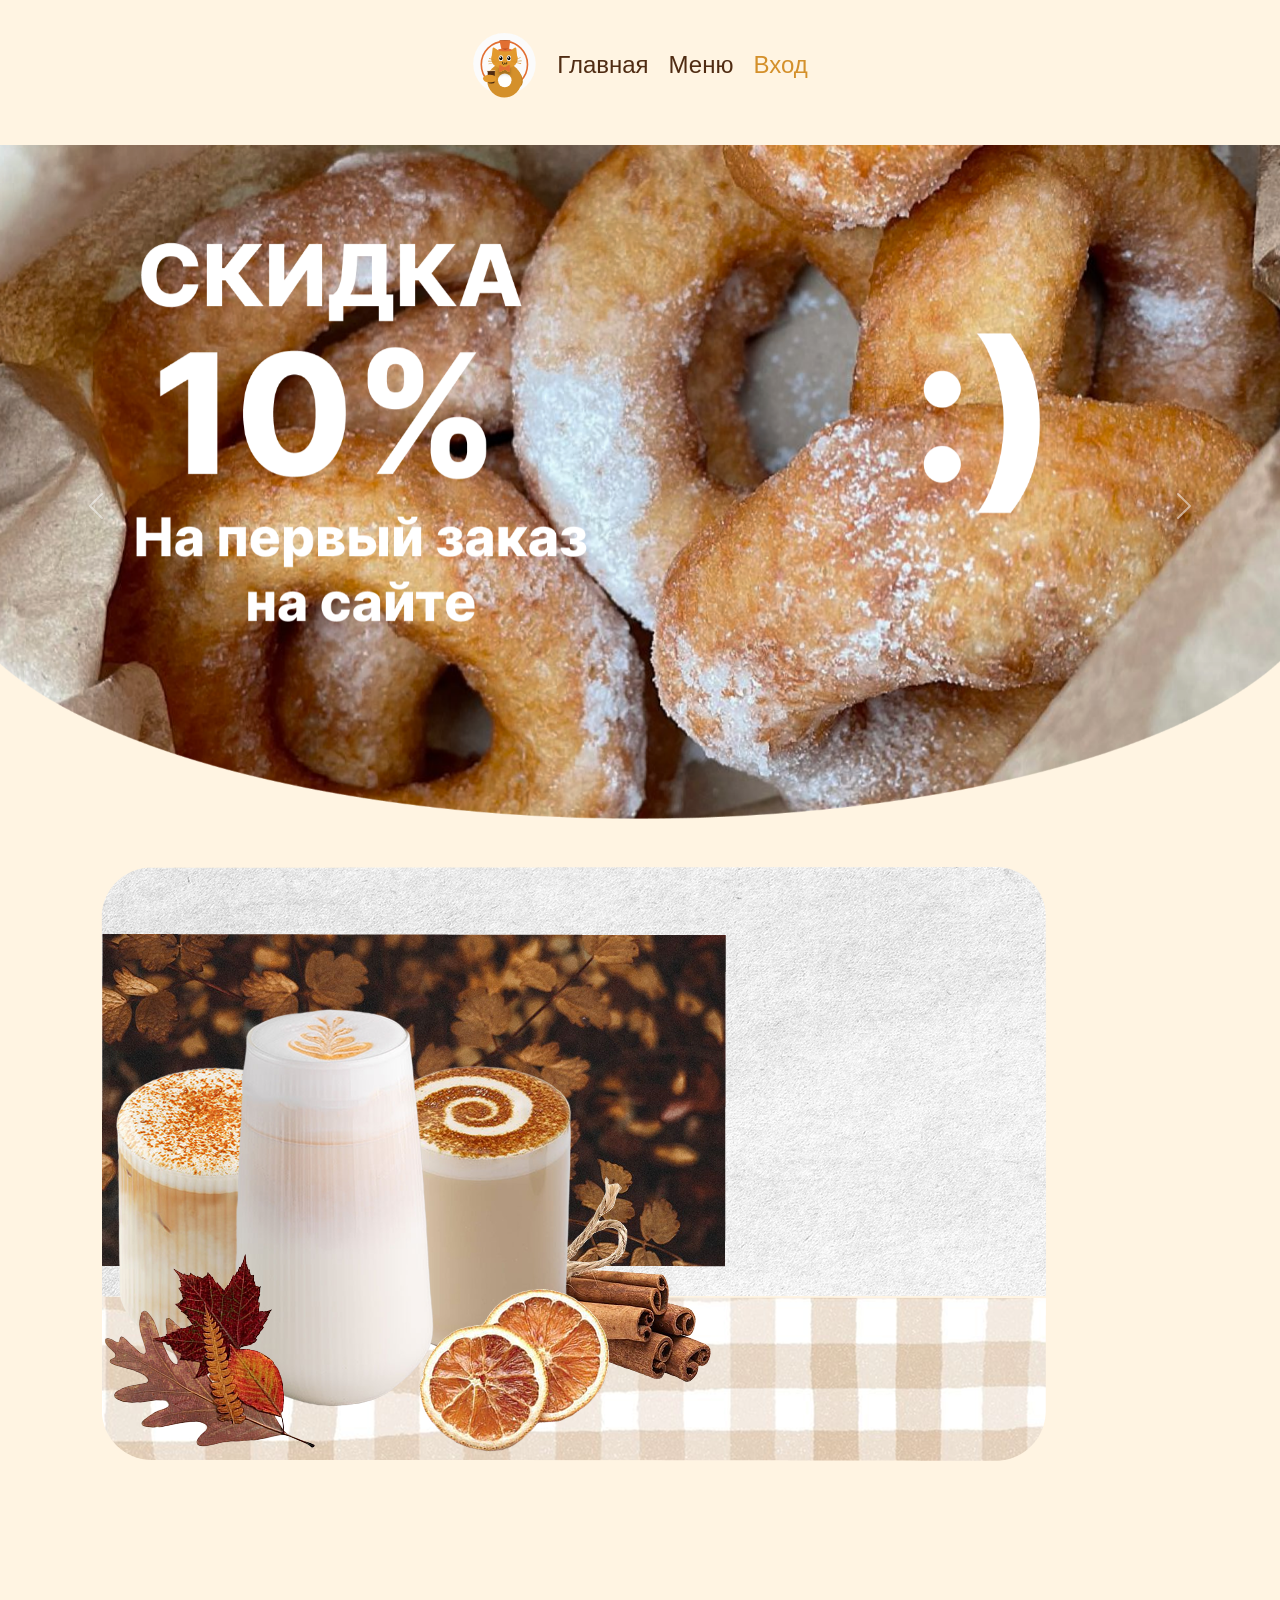
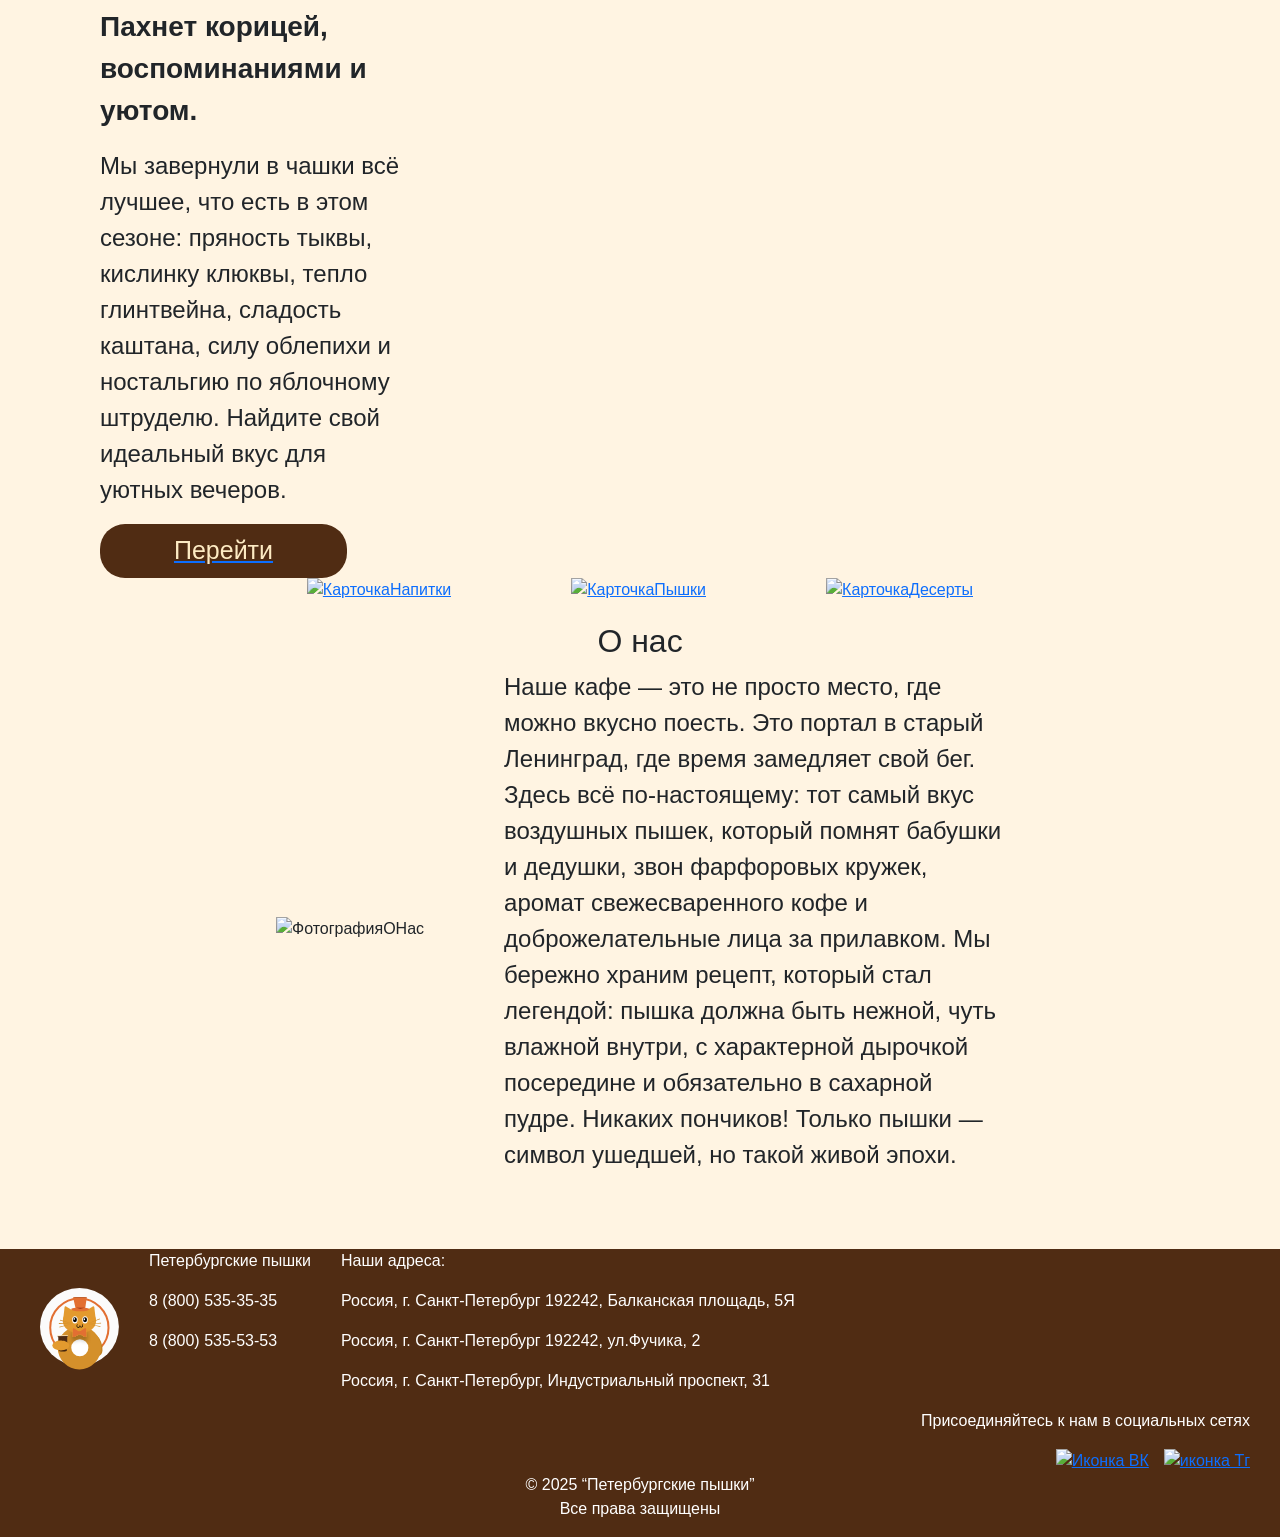
==== commit ebeff19c: "Update index.html" ====
--- a/index.html
+++ b/index.html
@@ -57,7 +57,7 @@
 
     <div class="SpecialMenu">
       <div>
-        <img src="Web/img/3.png" alt="сезонное меню" class="specialMenuImage" />
+        <img src="web/img/3.png" alt="сезонное меню" class="specialMenuImage" />
       </div>
       <div class="textSpecialMenu-container">
         <p class="textSpecialMenu1">
@@ -154,4 +154,5 @@
     <script src="web/js/java_script.js"></script>
 </body>
 
-</html>+
+</html>
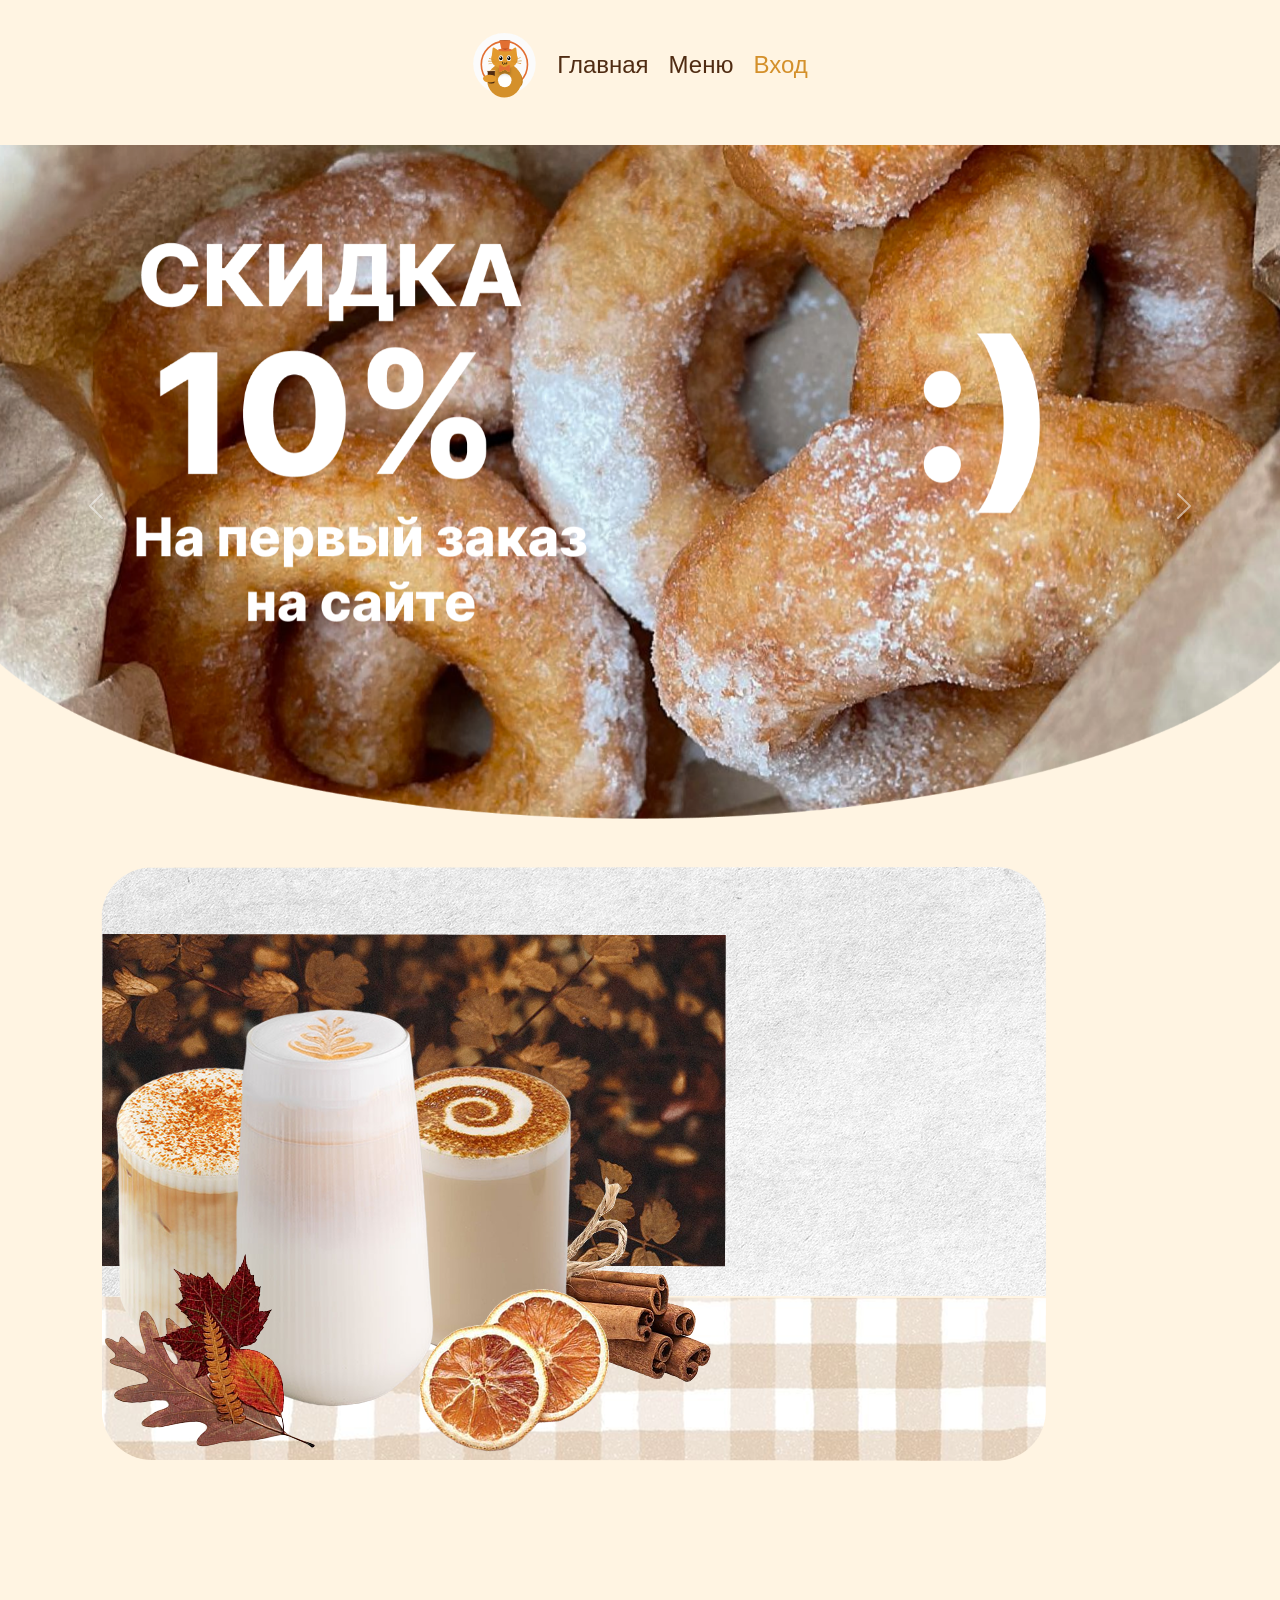
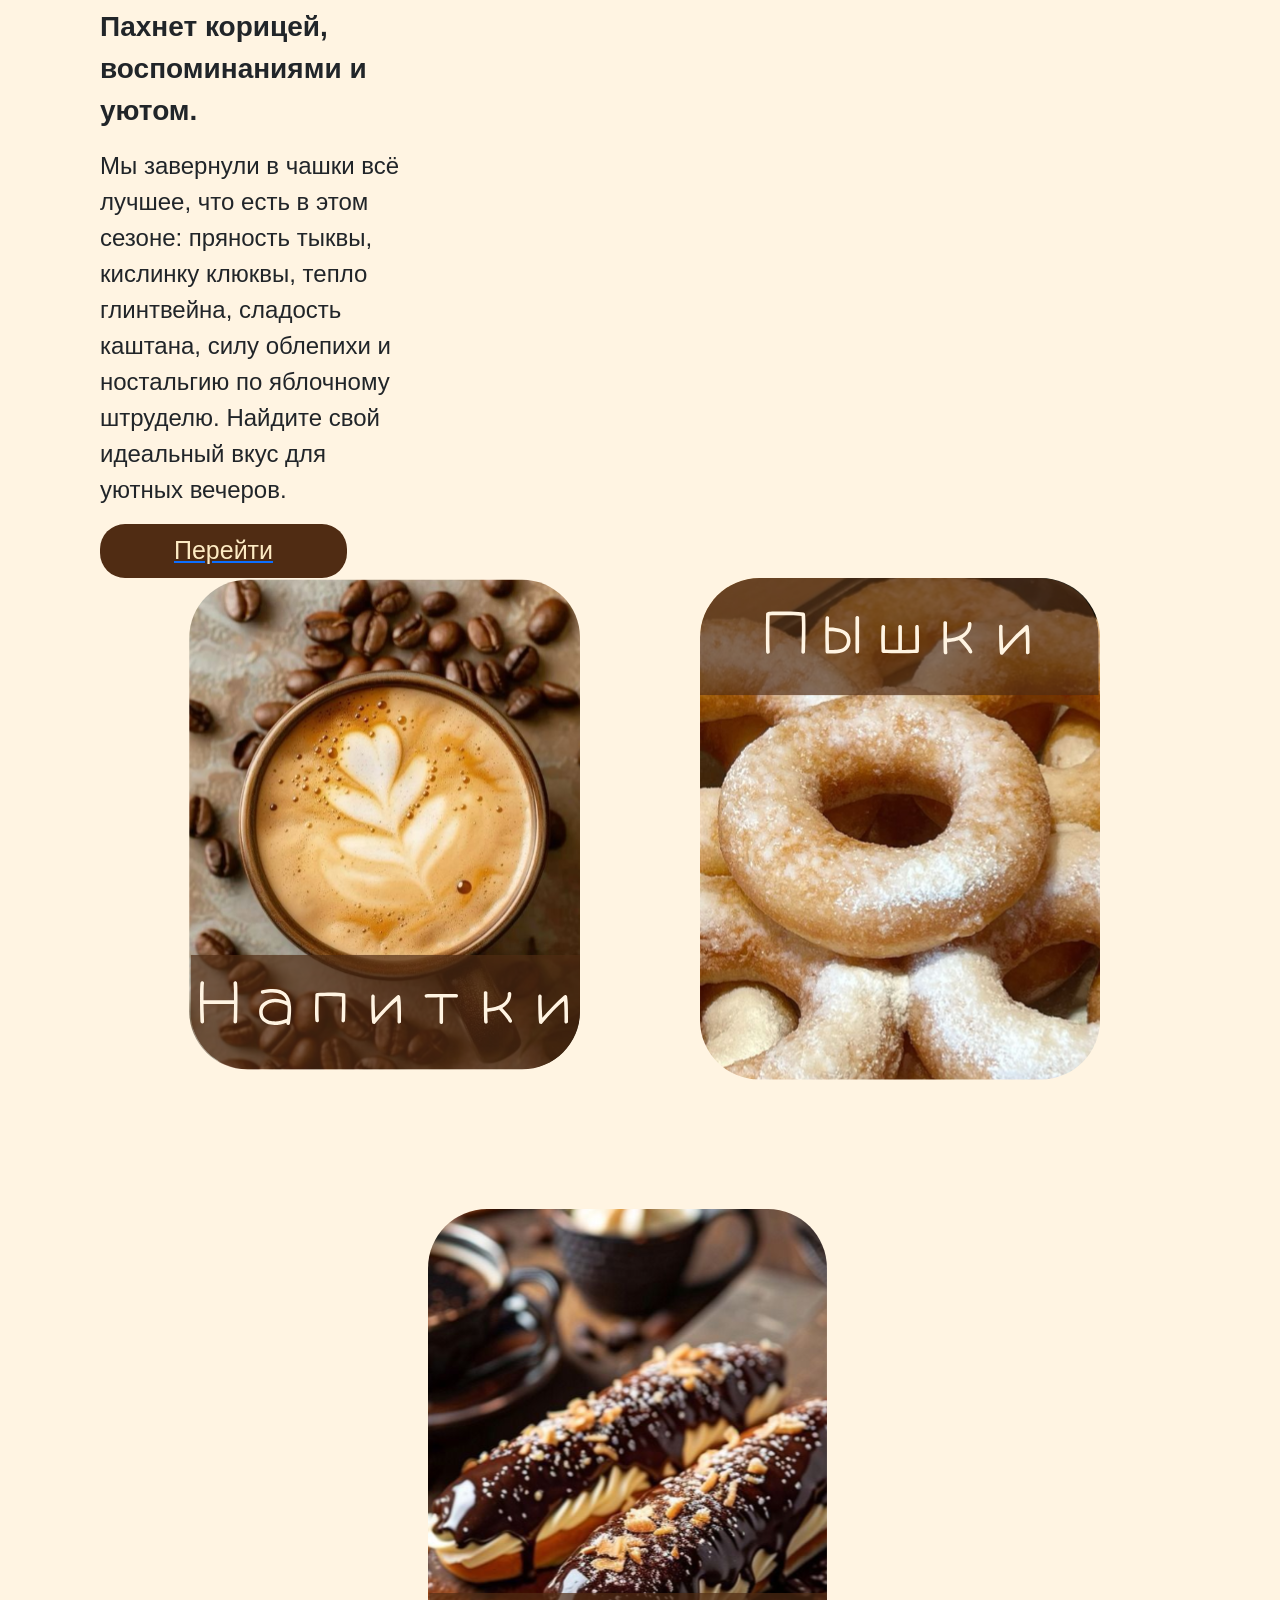
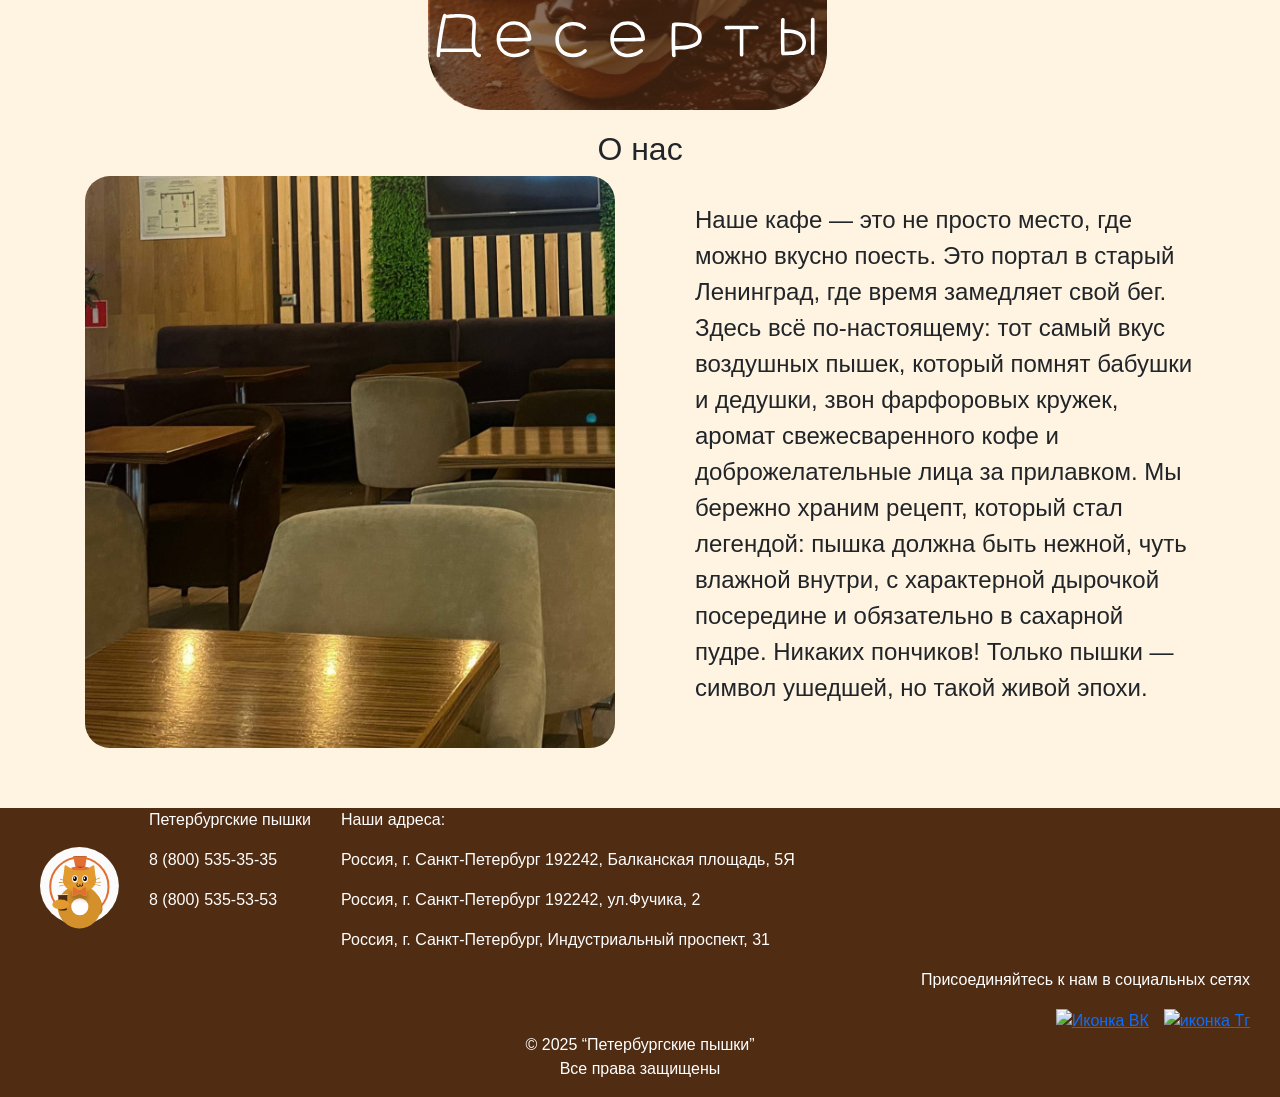
==== commit 864fb6c8: "Update index.html" ====
--- a/index.html
+++ b/index.html
@@ -77,9 +77,9 @@
 
     <div>
       <div class="glavCartDrinks">
-        <a href="menu.html"><img src="Web/img/4.svg" alt="КарточкаНапитки" class="drinksCart" /></a>
-        <a href="menu.html"><img src="Web/img/5.svg" alt="КарточкаПышки" class="PushkaCart" /></a>
-        <a href="menu.html"><img src="Web/img/6.svg" alt="КарточкаДесерты" class="DessertCart" /></a>
+        <a href="menu.html"><img src="web/img/4.svg" alt="КарточкаНапитки" class="drinksCart" /></a>
+        <a href="menu.html"><img src="web/img/5.svg" alt="КарточкаПышки" class="PushkaCart" /></a>
+        <a href="menu.html"><img src="web/img/6.svg" alt="КарточкаДесерты" class="DessertCart" /></a>
       </div>
     </div>
 
@@ -90,7 +90,7 @@
 
       <div class="internalAboutUs">
         <div class="meow-aboutUs">
-          <img src="Web/img/7.svg" alt="ФотографияОНас" class="PhotoAboutUs" />
+          <img src="web/img/7.svg" alt="ФотографияОНас" class="PhotoAboutUs" />
           <p class="textAboutUs">
             Наше кафе — это не просто место, где можно вкусно поесть. Это
             портал в старый Ленинград, где время замедляет свой бег. Здесь всё
@@ -156,3 +156,4 @@
 
 
 </html>
+
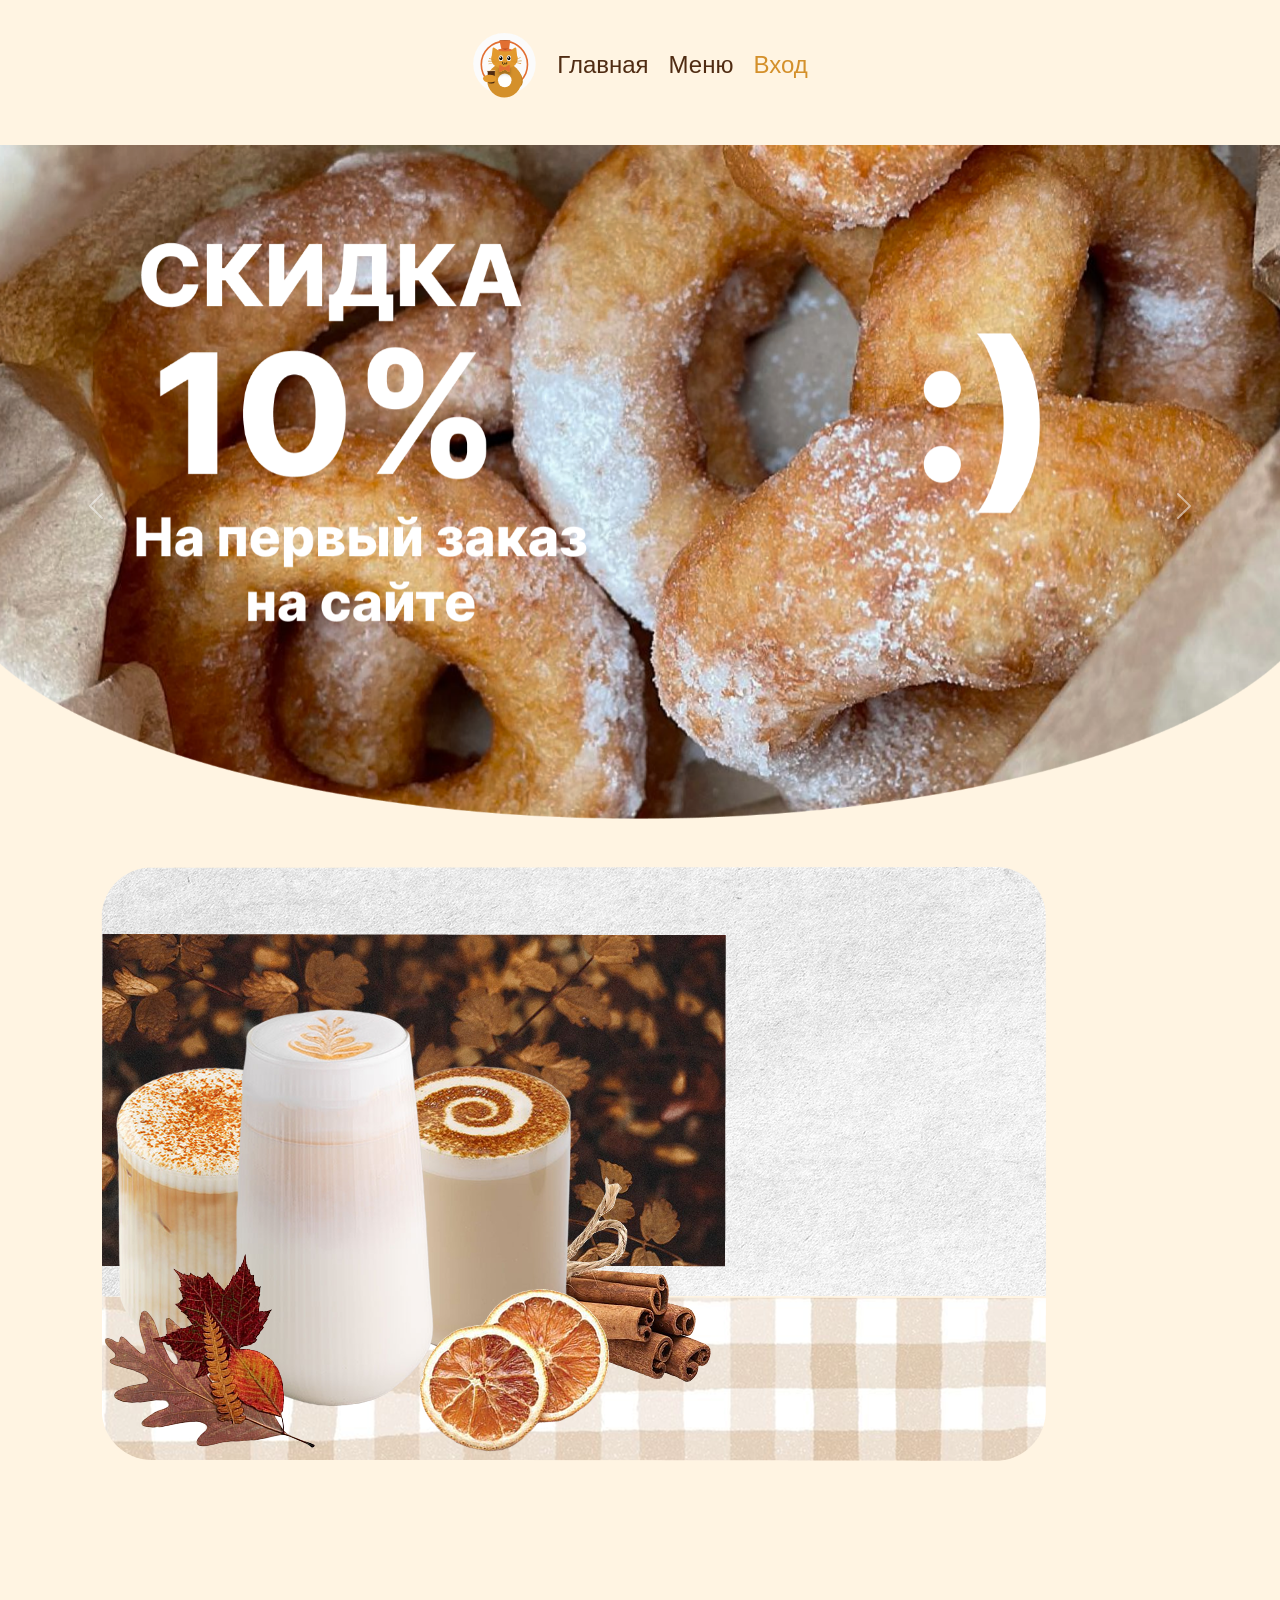
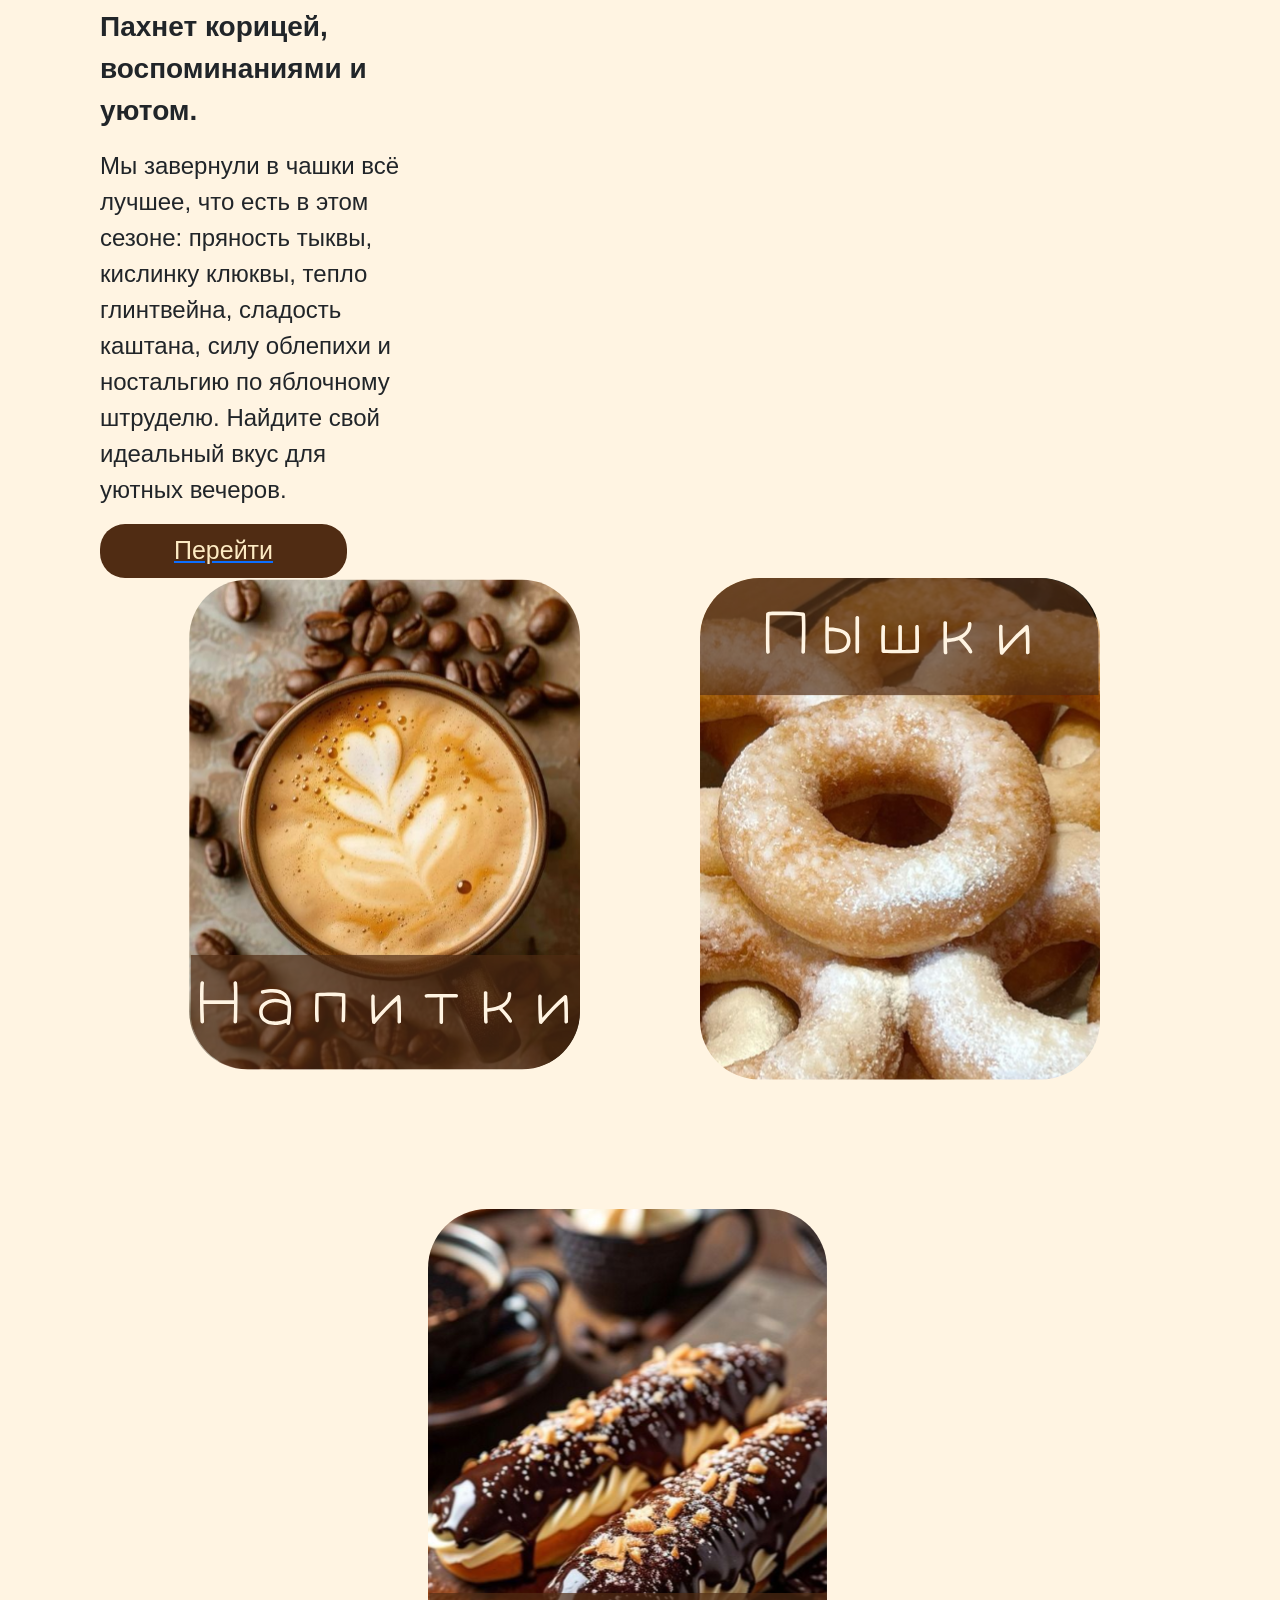
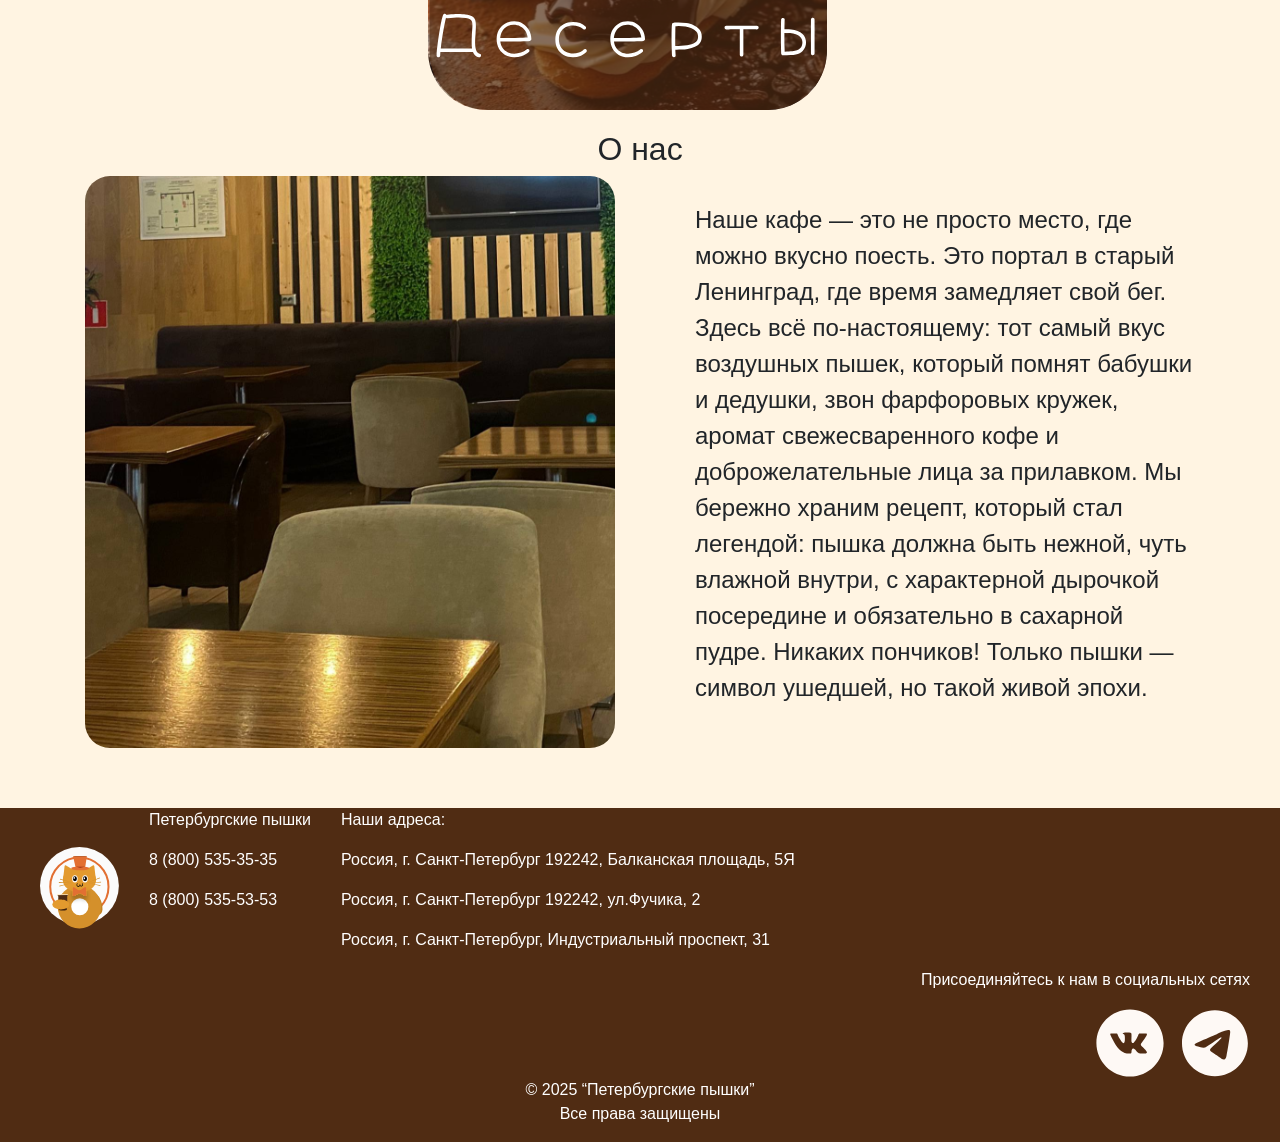
==== commit 97dabd02: "Update index.html" ====
--- a/index.html
+++ b/index.html
@@ -137,8 +137,8 @@
           </p>
         </div>
         <div class="icons">
-          <a href="https://vk.com/"><img src="Web/img/vk.svg" alt="Иконка ВК" class="PhotoVK" /></a>
-          <a href="https://web.telegram.org/a/"><img src="Web/img/tg.svg" alt="иконка Тг" class="PhotoTg" /></a>
+          <a href="https://vk.com/"><img src="web/img/vk.svg" alt="Иконка ВК" class="PhotoVK" /></a>
+          <a href="https://web.telegram.org/a/"><img src="web/img/tg.svg" alt="иконка Тг" class="PhotoTg" /></a>
         </div>
       </div>
 
@@ -157,3 +157,4 @@
 
 </html>
 
+
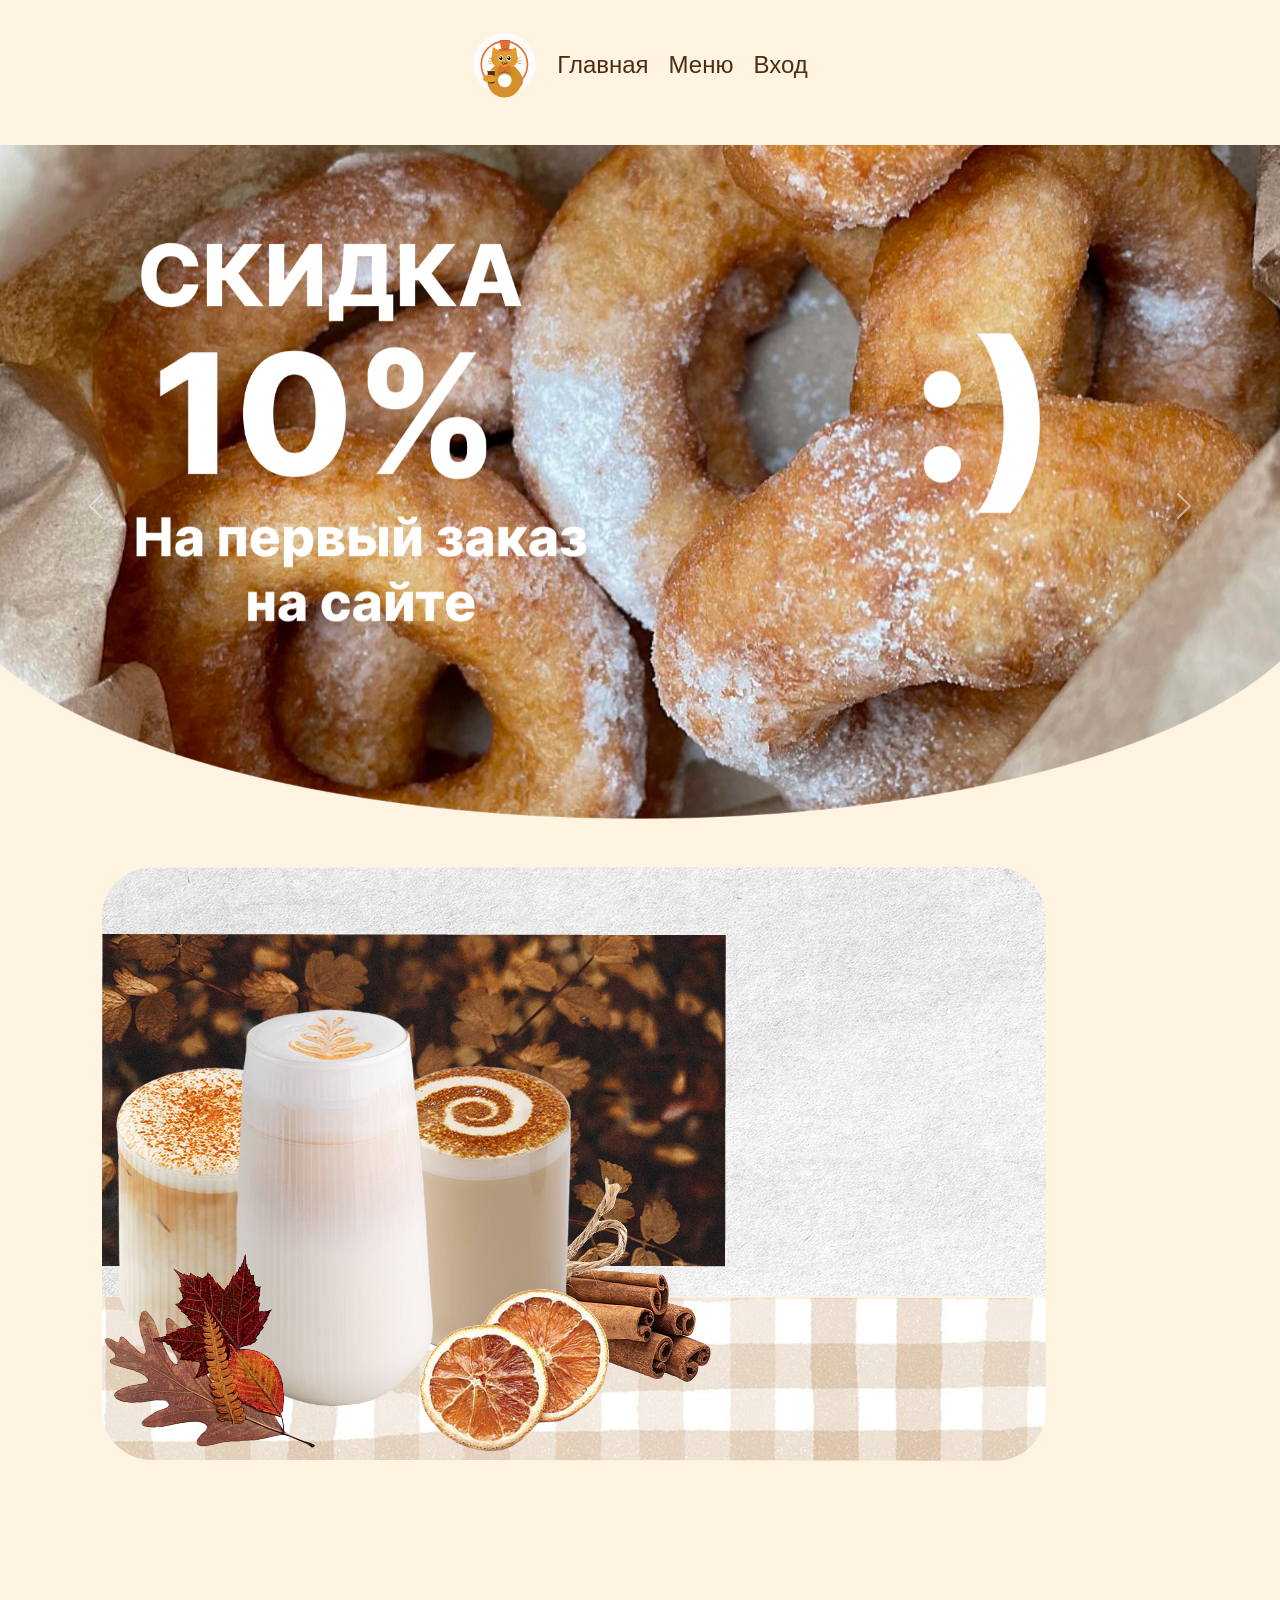
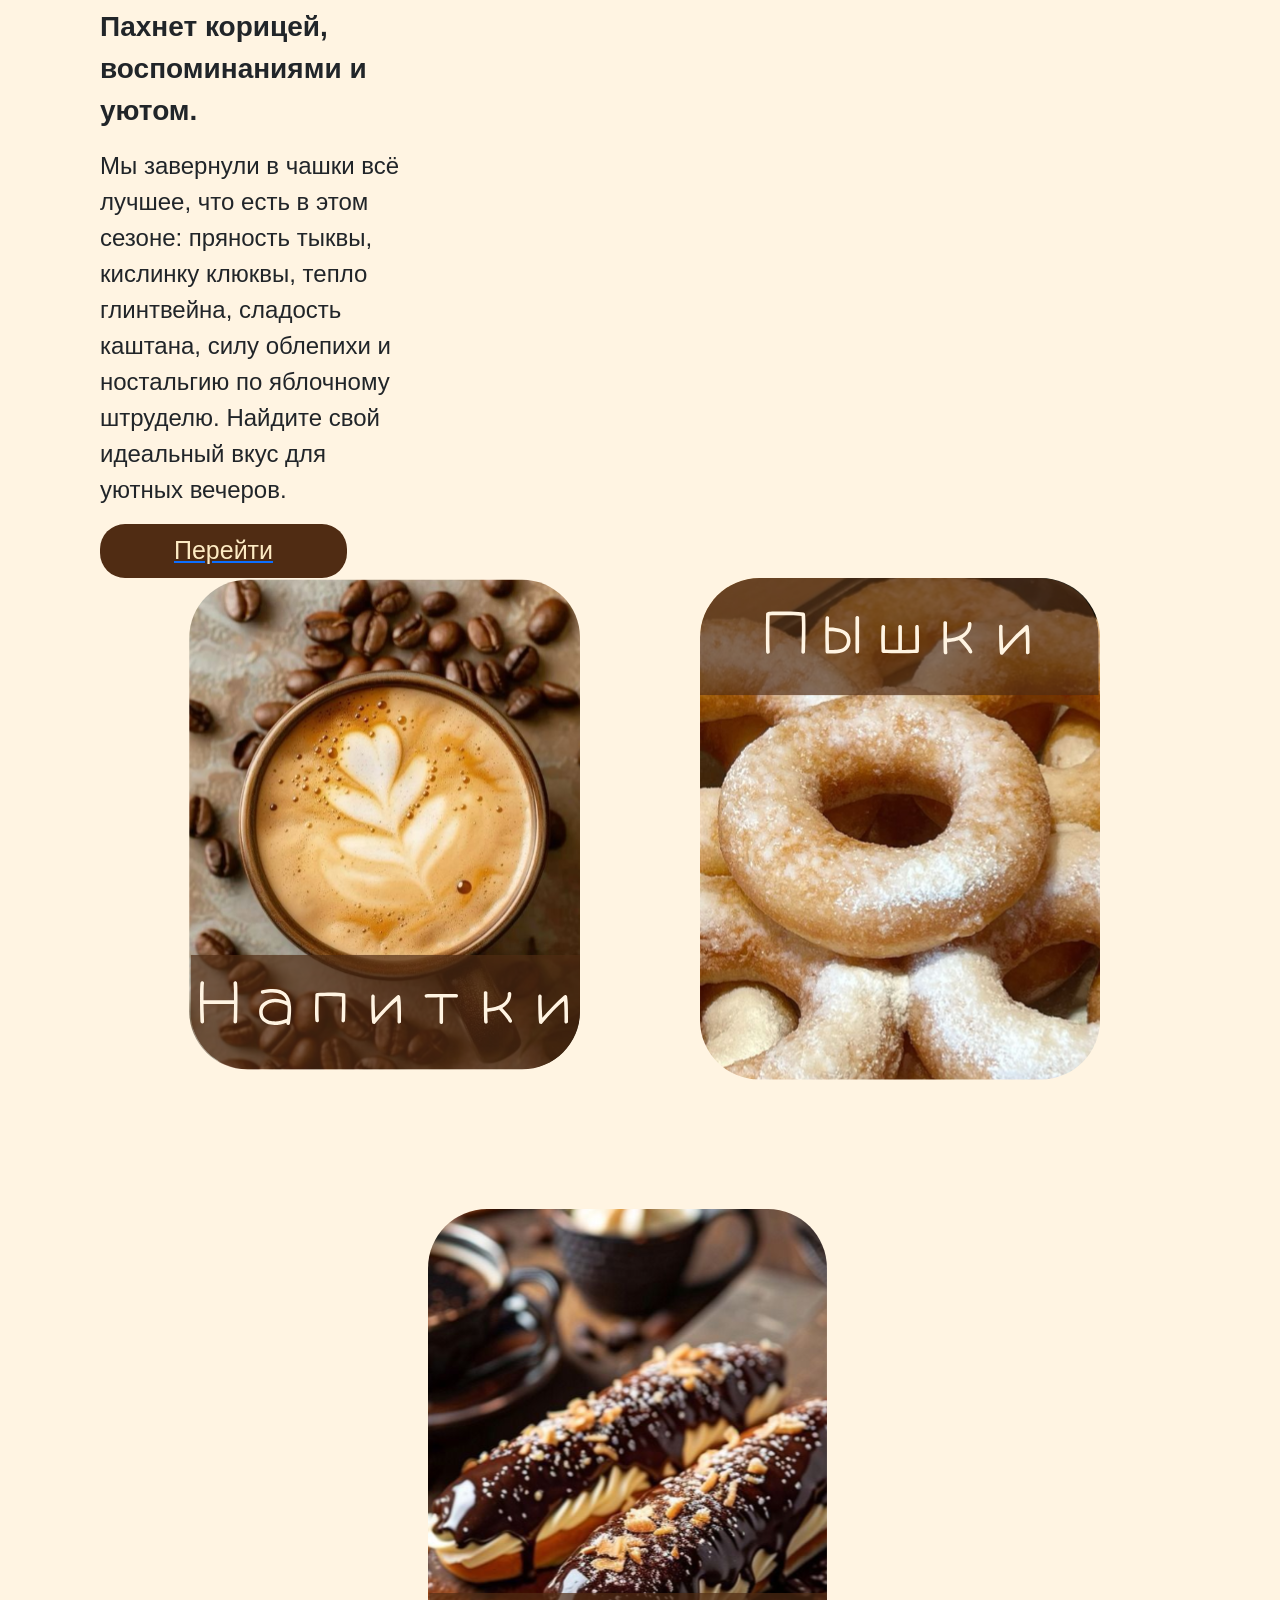
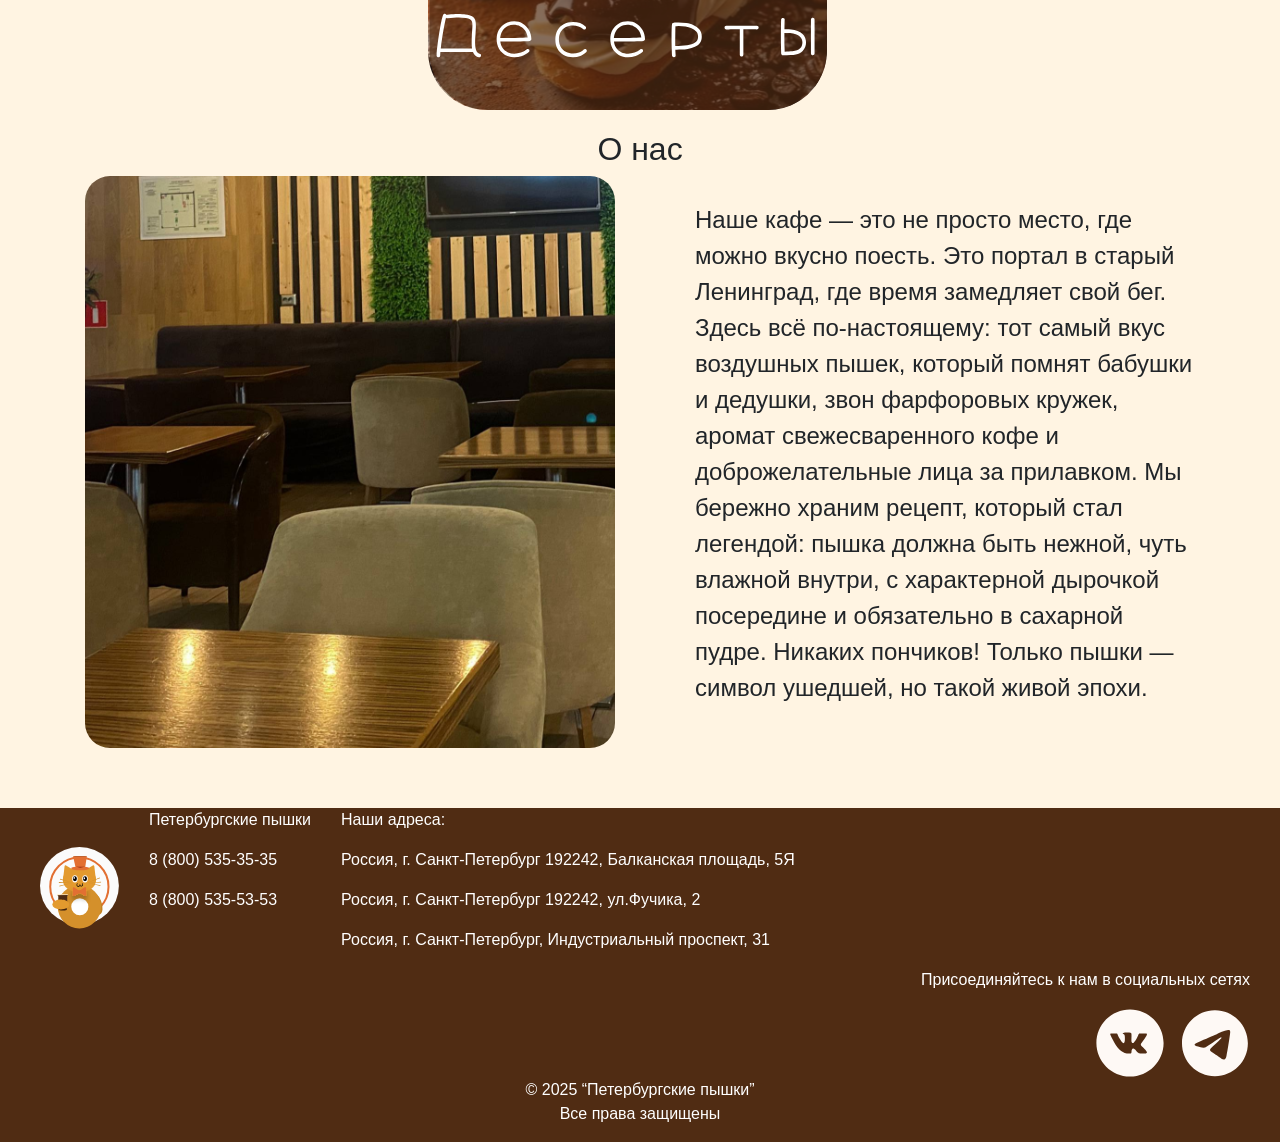
==== commit 7e44bc31: "Update index.html" ====
--- a/index.html
+++ b/index.html
@@ -20,7 +20,7 @@
             <li><img class="logotype" src="web/img/1.svg" alt="логотип" /></li>
             <li><a href="index.html" class="nav_link">Главная</a></li>
             <li><a href="menu.html" class="nav_link">Меню</a></li>
-            <li><a href="auth.html" class="nav_link_active">Вход</a></li>
+            <li><a href="auth.html" class="nav_link">Вход</a></li>
           </ul>
         </div>
 
@@ -158,3 +158,4 @@
 </html>
 
 
+
--- a/web/css/style.css
+++ b/web/css/style.css
@@ -2366,6 +2366,7 @@
     padding: 0 auto;
     justify-content: center;
     gap: 80px;
+    margin-botoom: 10px;
 }
 
 .nameMenu {
@@ -4015,4 +4016,47 @@
                 font-size: 16px;
                 padding: 12px 20px;
             }
-        }+
+
+            .productImgPSP{
+                width: 600px;
+                height: 600px;
+            }
+
+    
+.error-message {
+    color: #ff4444;
+    font-size: 14px;
+    margin-top: 5px;
+    display: none;
+}
+
+
+.input_password {
+    border: 1px solid #ddd;
+    padding: 10px;
+    border-radius: 5px;
+    width: 100%;
+    box-sizing: border-box;
+}
+
+.password_main {
+    position: relative;
+}
+
+.password_control {
+    position: absolute;
+    top: 50%;
+    right: 10px;
+    transform: translateY(-50%);
+    width: 20px;
+    height: 20px;
+    background: url('data:image/svg+xml;utf8,<svg xmlns="http://www.w3.org/2000/svg" viewBox="0 0 24 24"><path d="M12 4.5C7 4.5 2.73 7.61 1 12c1.73 4.39 6 7.5 11 7.5s9.27-3.11 11-7.5c-1.73-4.39-6-7.5-11-7.5zM12 17c-2.76 0-5-2.24-5-5s2.24-5 5-5 5 2.24 5 5-2.24 5-5 5z"/></svg>') no-repeat center;
+    background-size: contain;
+    cursor: pointer;
+}
+
+
+
+
+
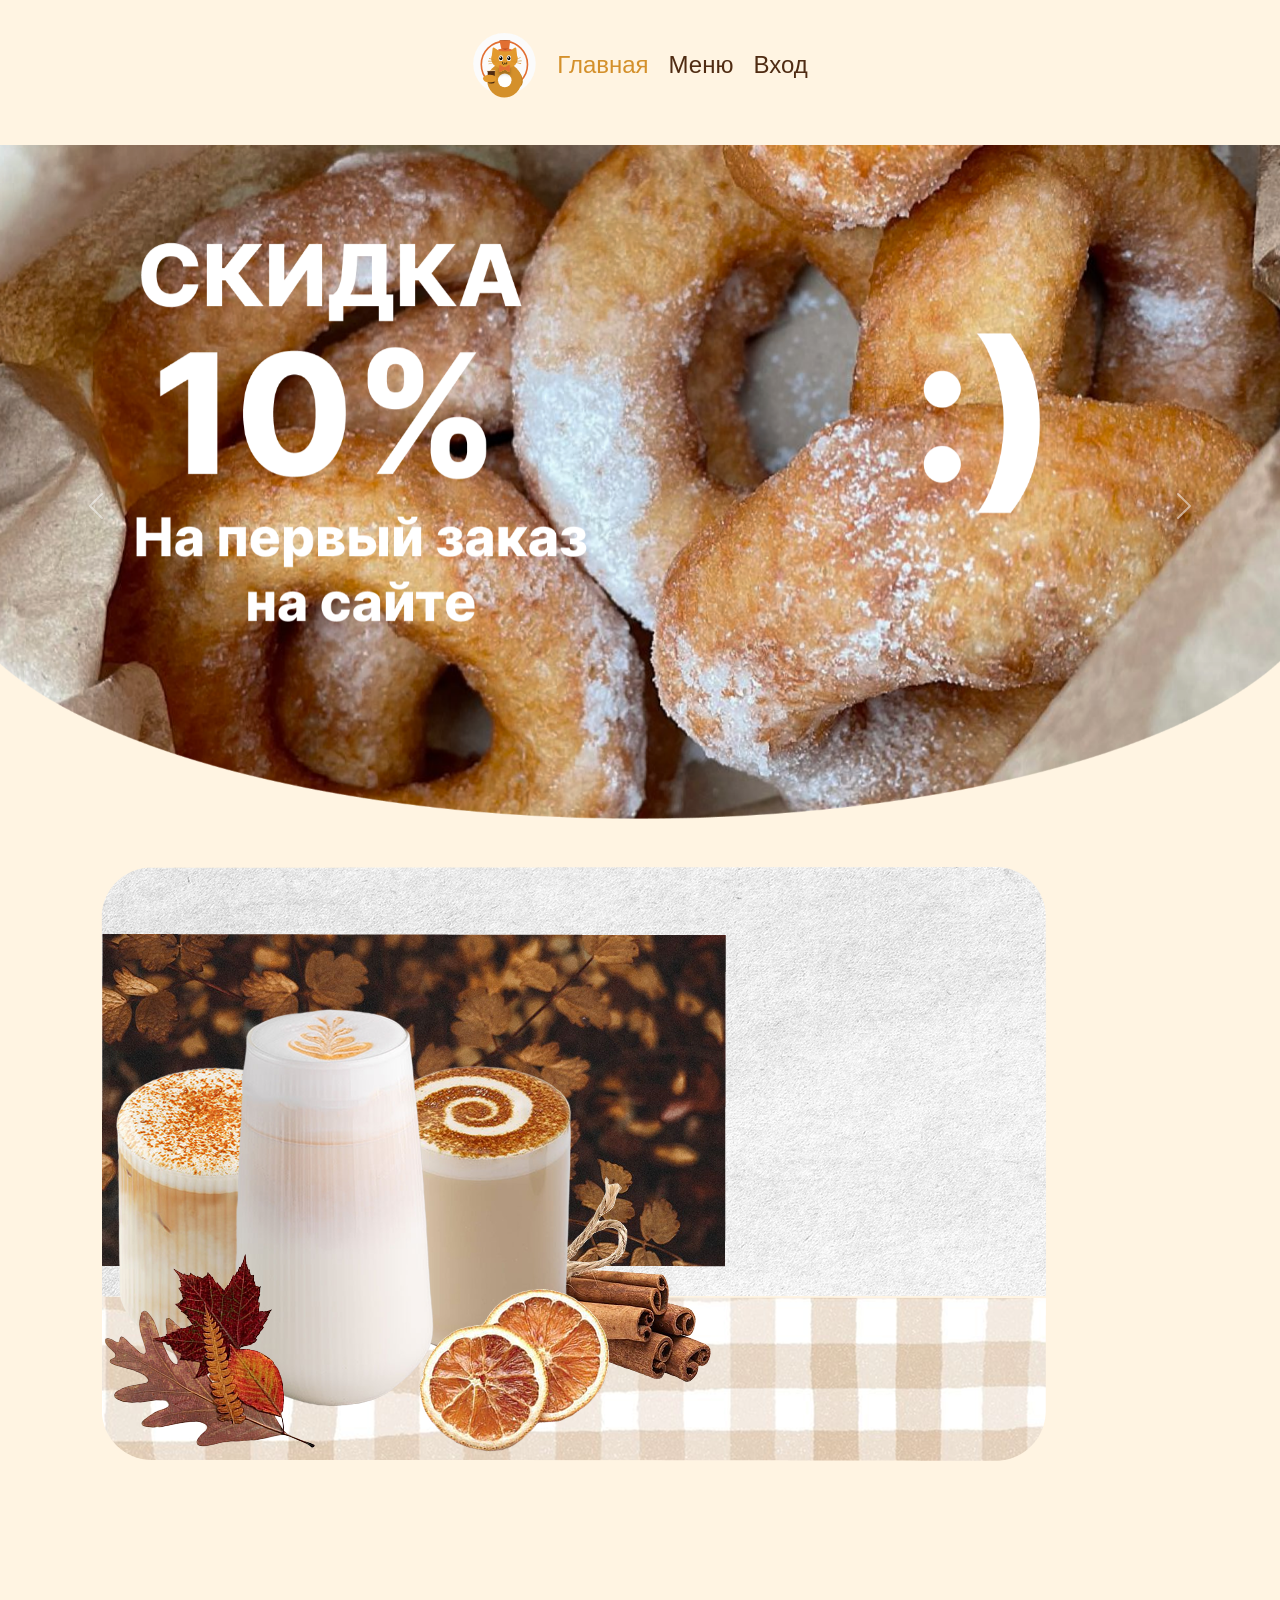
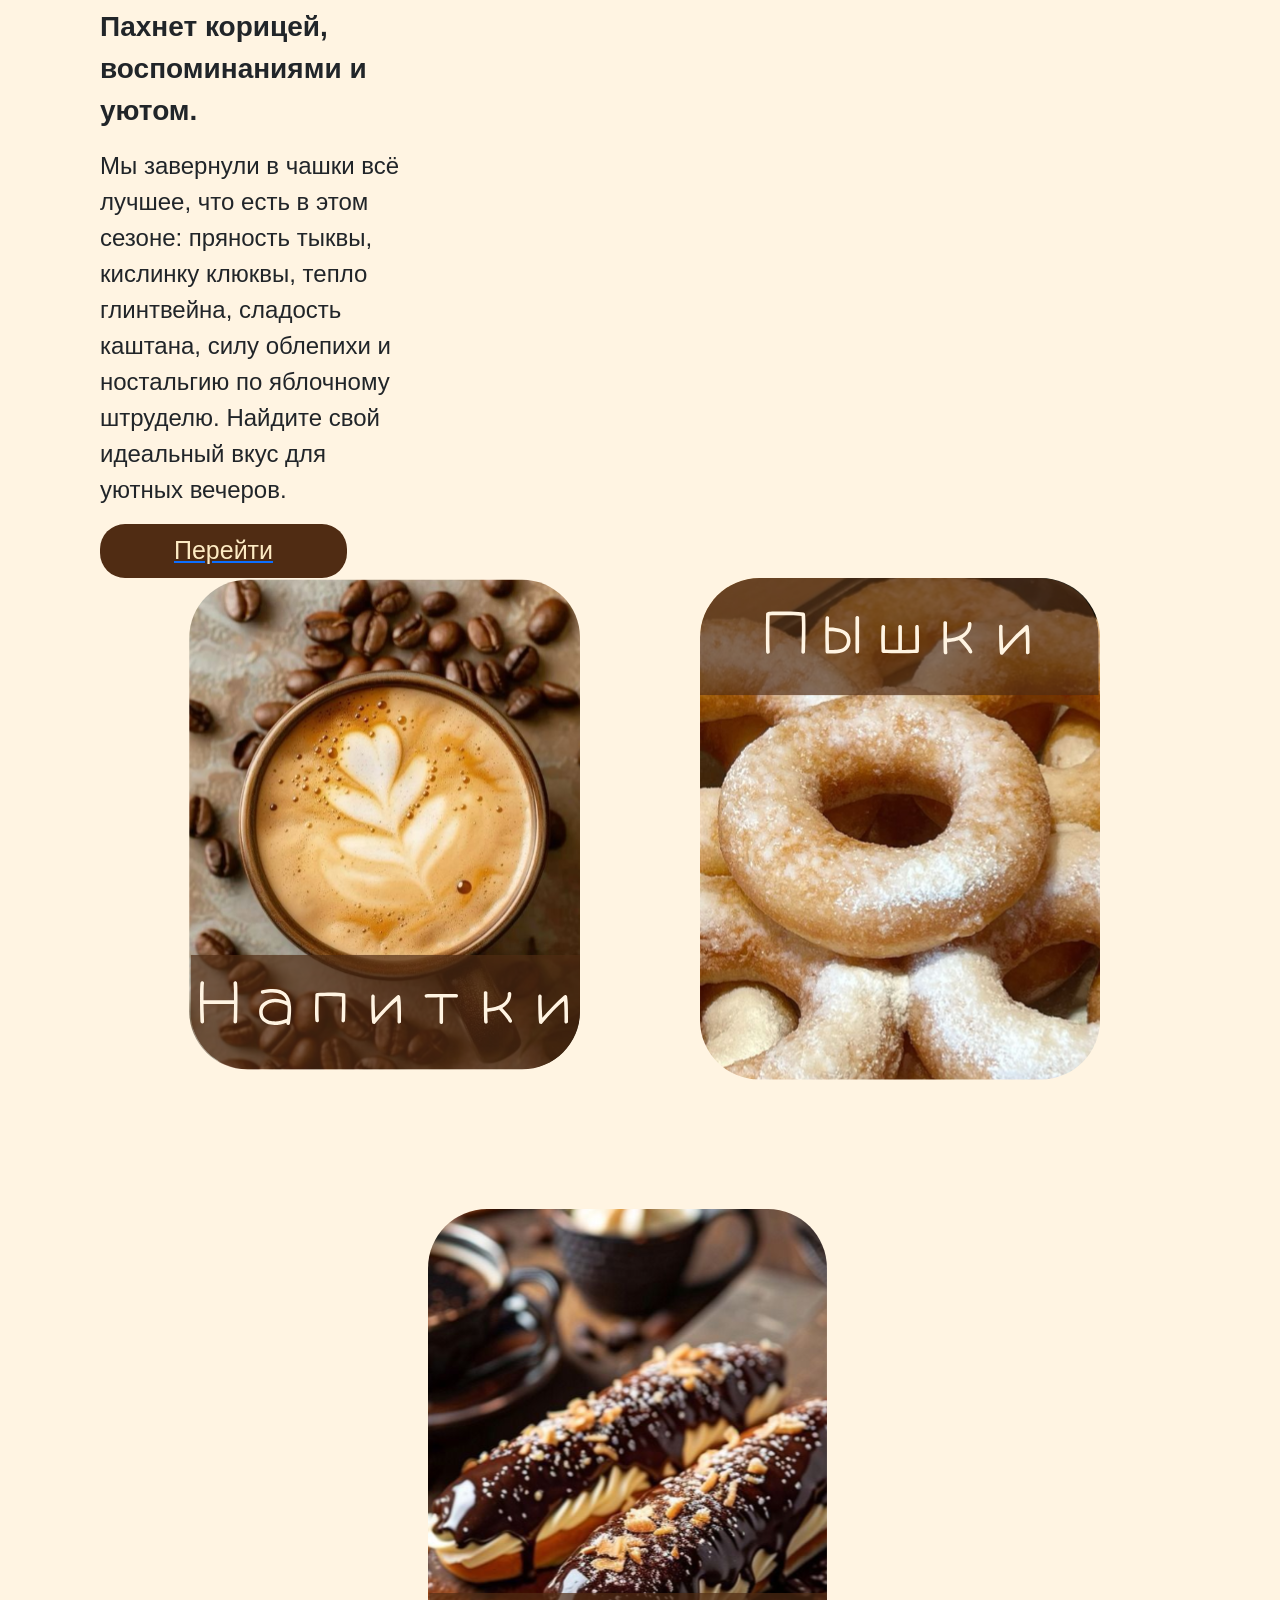
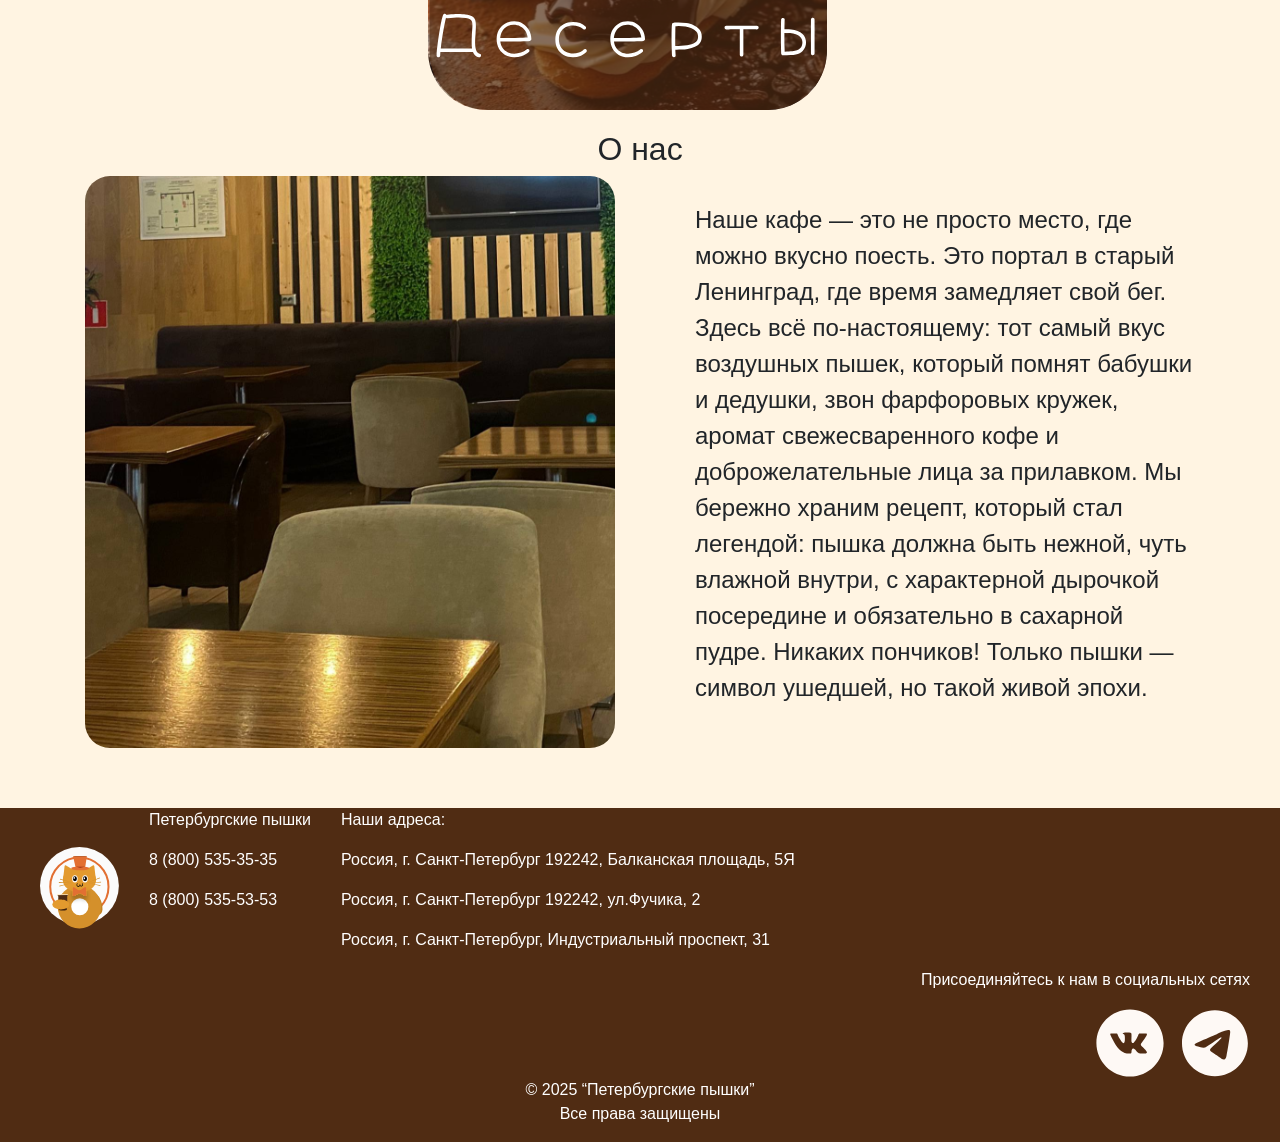
==== commit 6c66b675: "Update index.html" ====
--- a/index.html
+++ b/index.html
@@ -18,7 +18,7 @@
         <div class="nav-center">
           <ul class="nav-links">
             <li><img class="logotype" src="web/img/1.svg" alt="логотип" /></li>
-            <li><a href="index.html" class="nav_link">Главная</a></li>
+            <li><a href="index.html" class="nav_link_active">Главная</a></li>
             <li><a href="menu.html" class="nav_link">Меню</a></li>
             <li><a href="auth.html" class="nav_link">Вход</a></li>
           </ul>
@@ -159,3 +159,4 @@
 
 
 
+
